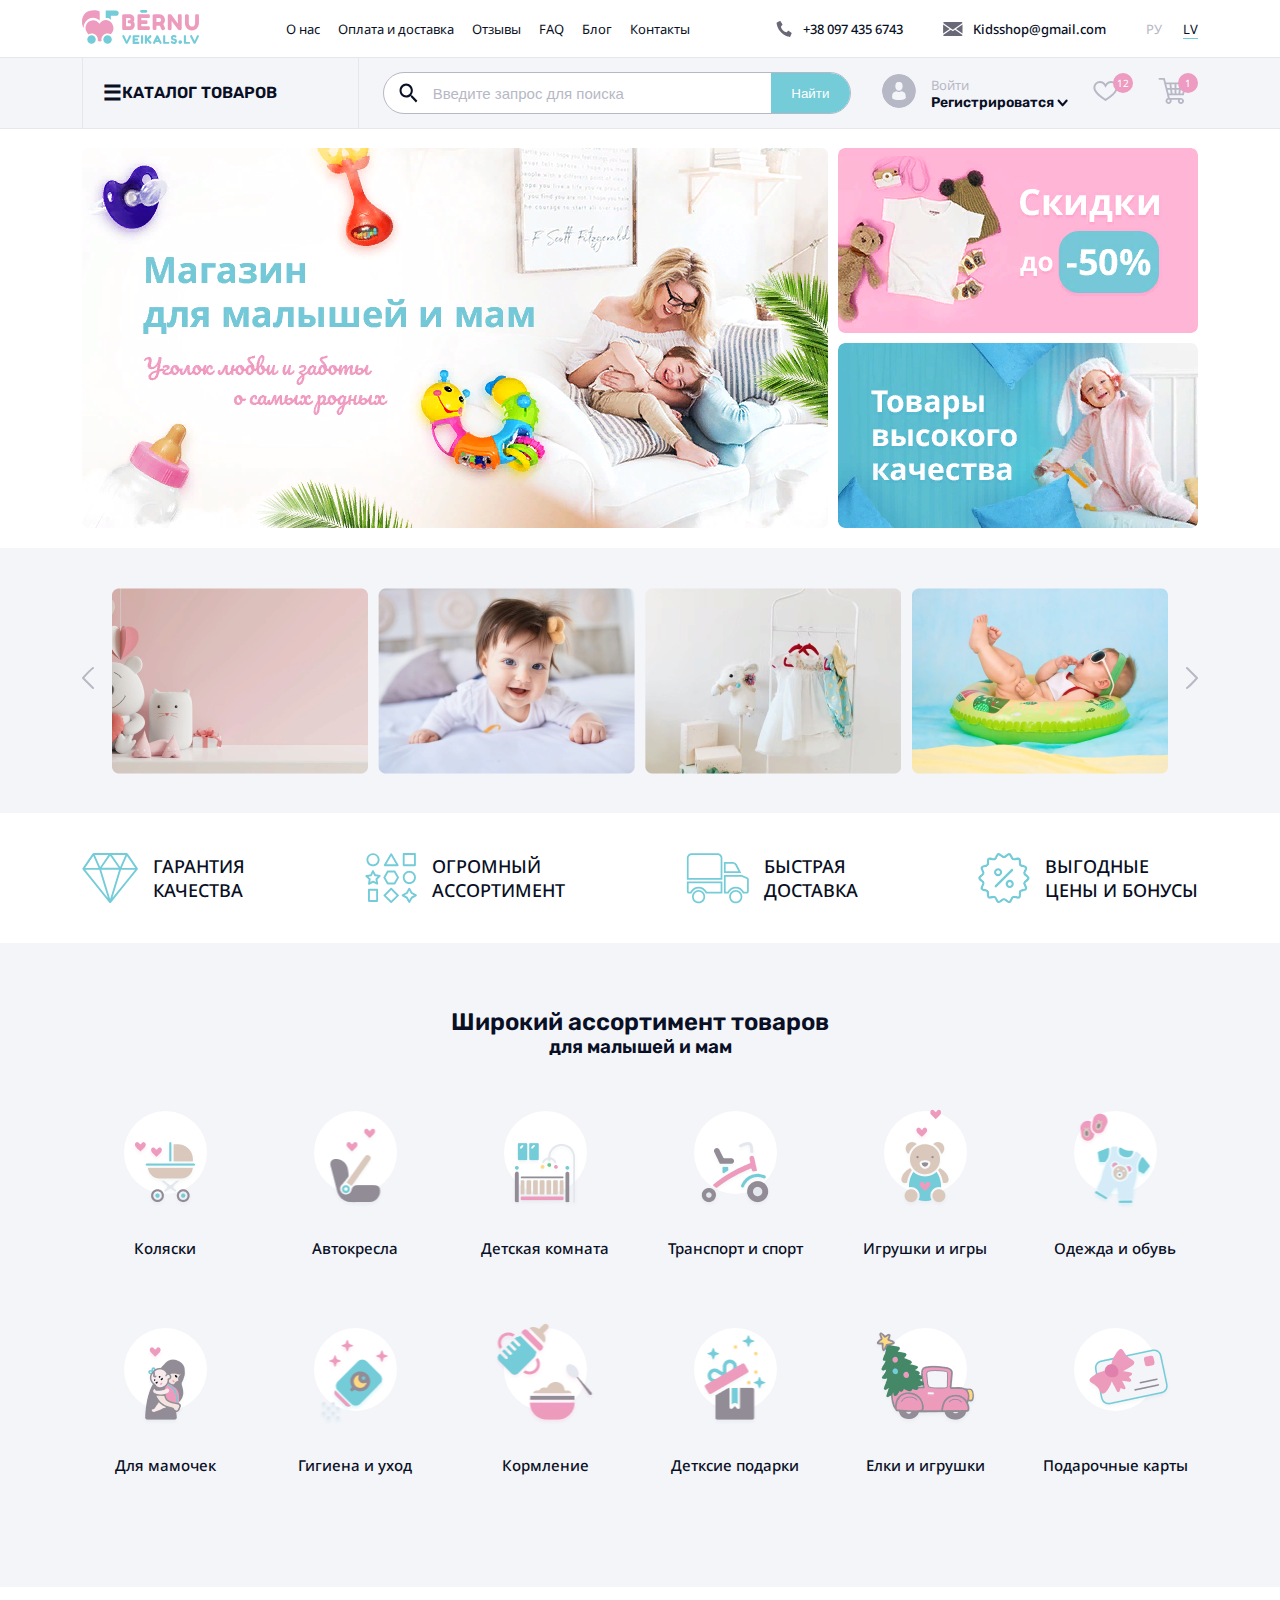
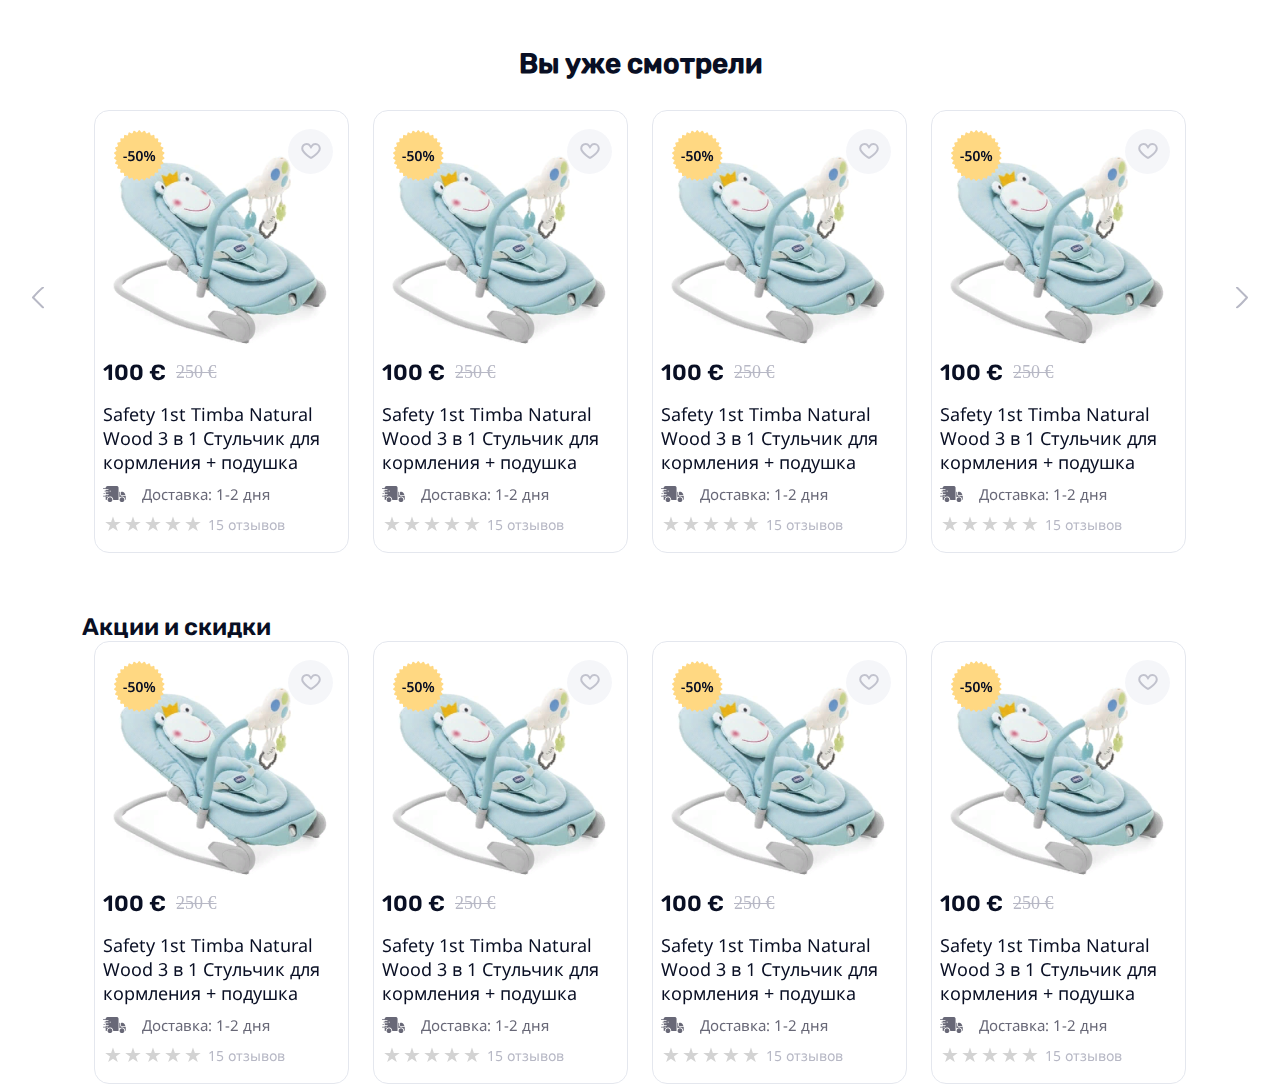
==== index.html @ 26f1cfa9 "Update index.html" ====
<!DOCTYPE html>
<html lang="en">
<head>
    <meta charset="UTF-8">
    <meta http-equiv="X-UA-Compatible" content="IE=edge">
    <meta name="viewport" content="width=device-width, initial-scale=1.0">
    <title>Bernu Veikals</title>
    <link rel="stylesheet" type="text/css" href="slick/slick.css"/>
    <link rel="stylesheet" href="css/style.css">
</head>
<body>
    <header> 
        <div class="wrapper">
            <div class="logo">
                <img src="img/svg/logo.svg" alt="logotipchik">
            </div>
            <ul class="page-nav">
                <li>
                    <a href="#">О нас</a> 
                </li>
                <li>
                    <a href="#">Оплата и доставка</a>
                </li>
                <li>
                    <a href="#">Отзывы</a>
                </li>
                <li>
                    <a href="#">FAQ</a>
                </li>
                <li>
                    <a href="#">Блог</a>
                </li>
                <li>
                    <a href="#">Контакты</a>
                </li>
            </ul>
            <ul class="header-contacts">
                <li>
                    <img src="img/svg/phone.svg" alt="phone" class="header-contacts__phone" >
                    <p>+38 097 435 6743</p>
                </li>
                <li>
                    <img src="img/svg/mail.svg" alt="mail" class="header-contacts__mail">
                    <p>Kidsshop@gmail.com</p>
                </li>
                <li>
                    <a href="#" id="lang-ru">РУ</a>
                    <a href="#" id="lang-lv">LV</a>
                </li>
            </ul>
        </div>
    </header>
    <main>
        <nav>
            <div class="wrapper">
                <div class="nav-burger" id="catalogButton">
                    <p>
                        <span>☰</span> каталог товаров
                    </p>
                </div>
                <article id="catalog">
                    <ul id="category">
                        <li class="category-item">
                            <p>
                                <img src="img/svg/baby carriage.svg" alt="carriage">
                                Коляски
                            </p>
                            <span>
                                <img src="img/svg/arrow-right.svg" alt="arrow-right">
                            </span>
                        </li>
                        <li class="category-item">
                            <p>
                                <img src="img/svg/Auto-chair.svg" alt="carriage">
                                Автокресла
                            </p>
                            <span>
                                <img src="img/svg/arrow-right.svg" alt="arrow-right">
                            </span>
                        </li>
                        <li class="category-item">
                            <p>
                                <img src="img/svg/Baby bed.svg" alt="carriage">
                                Детская комната
                            </p>
                            <span>
                                <img src="img/svg/arrow-right.svg" alt="arrow-right">
                            </span>
                        </li>
                        <li class="category-item">
                            <p>
                                <img src="img/svg/Bycicle.svg" alt="Bycicle">
                                Транспорт и спорт
                            </p>
                            <span>
                                <img src="img/svg/arrow-right.svg" alt="arrow-right">
                            </span>
                        </li>
                        <li class="category-item">
                            <p>
                                <img src="img/svg/Toys.svg" alt="Toys">
                                Игрушки и игры
                            </p>
                            <span>
                                <img src="img/svg/arrow-right.svg" alt="arrow-right">
                            </span>
                        </li>
                        <li class="category-item">
                            <p>
                                <img src="img/svg/Clothes.svg" alt="Clothes">
                                Одежда и обувь
                            </p>
                            <span>
                                <img src="img/svg/arrow-right.svg" alt="arrow-right">
                            </span>
                        </li>
                        <li class="category-item">
                            <p>
                                <img src="img/svg/Mom.svg" alt="Mom">
                                Товары для мамочек	
                            </p>
                            <span>
                                <img src="img/svg/arrow-right.svg" alt="arrow-right">
                            </span>
                        </li>
                        <li class="category-item">
                            <p>
                                <img src="img/svg/Powder.svg" alt="Powder">
                                Гигиена и уход
                            </p>
                            <span>
                                <img src="img/svg/arrow-right.svg" alt="arrow-right">
                            </span>
                        </li>
                        <li class="category-item">
                            <p>
                                <img src="img/svg/Baby bootle.svg" alt="bootle">
                                Кормление
                            </p>
                            <span>
                                <img src="img/svg/arrow-right.svg" alt="arrow-right">
                            </span>
                        </li>
                        <li class="category-item">
                            <p>
                                <img src="img/svg/Gift.svg" alt="Mom">
                                Детксие подарки	
                            </p>
                            <span>
                                <img src="img/svg/arrow-right.svg" alt="arrow-right">
                            </span>
                        </li>
                        <li class="category-item">
                            <p>
                                <img src="img/svg/Chreestmas tree.svg" alt="tree">
                                Елки и игрушки
                            </p>
                            <span>
                                <img src="img/svg/arrow-right.svg" alt="arrow-right">
                            </span>
                        </li>
                        <li class="category-item">
                            <p>
                                <img src="img/svg/Gift card.svg" alt="card">
                                Подарочные карты
                            </p>
                            <span>
                                <img src="img/svg/arrow-right.svg" alt="arrow-right">
                            </span>
                        </li>
                    </ul>
                </article>
                <div class="nav-aside">
                    <div class="nav__search">
                        <label for="search">
                            <img src="img/svg/search.svg" alt="#">
                            <input type="text" id="search" placeholder="Введите запрос для поиска">
                        </label>
                        <button type="submit" for="search" class="blue">
                            Найти
                        </button>
                    </div>
                    <div class="nav__user">
                        <div class="user-account">
                            <a href="#">
                                <img src="img/svg/user-acc.svg" alt="user">
                            </a>
                            <div class="user-account__sign">
                                <a href="#" id="signIn">Войти</a>
                                <a href="#" id="signUp">
                                    Регистрироватся
                                    <img src="img/svg/arrow-down.svg" alt="arrow-down">
                                </a>
                            </div>
                        </div>
                        <div class="user-favour user-icon">
                            <a href="#">
                                <img src="img/svg/favour.svg" alt="#">
                                <span class="pink">
                                    12
                                </span>
                            </a>
                        </div>
                        <div class="user-cart user-icon">
                            <a href="#">
                                <img src="img/svg/cart.svg" alt="#">
                                <span class="pink">
                                    1
                                </span>
                            </a>
                        </div>
                    </div>
                </div>
            </div>
        </nav>
        <article class="banners">
            <div class="wrapper">
                <div class="banners-wrap">
                    <article class="banners-main">
                        <a href="#" class="banner">
                            <img src="img/banner/Bērnu-Veikals-Banner-1-big 9.png" alt="">
                        </a>
                    </article>
                    <article class="banners-side">
                        <a href="#" class="banner">
                            <img src="img/banner/Bērnu-Veikals-Banner-small-1 1.png" alt="">
                        </a>
                        <a href="#" class="banner">
                            <img src="img/banner/Bērnu-Veikals-Banner-small-2 2.png" alt="">
                        </a>
                    </article>
                </div>
            </div>
        </article>
        <article class="photo-ban">
            <div class="wrapper">
                <div class="photo-slide">
                    <div class="arrow-left arrow">
                        <img src="img/svg/arrow-left-grey.svg" alt="left">
                    </div>
                    <ul class="photo-slide__list">
                        <li>
                            <img src="img/banner/add-banner1.png" alt="banner">
                        </li>
                        <li>
                            <img src="img/banner/add-banner2.png" alt="banner">
                        </li>
                        <li>
                            <img src="img/banner/add-banner3.png" alt="banner">
                        </li>
                        <li>
                            <img src="img/banner/add-banner4.png" alt="banner">
                        </li>
                    </ul>
                    <div class="arrow-right arrow">
                        <img src="img/svg/arrow-right-grey.svg" alt="left">
                    </div>
                </div>
            </div>
        </article>
        <article class="about">
            <div class="wrapper">
                <div class="about-wrap">
                    <section>
                        <div class="about-img">
                            <img src="img/svg/Diamond.svg" alt="Diamond">
                        </div>
                        <div class="about-text">
                            <p>Гарантия <br/>
                                качества</p>
                        </div>
                    </section>
                    <section>
                        <div class="about-img">
                            <img src="img/svg/Assortiment.svg" alt="Assortiment">
                        </div>
                        <div class="about-text">
                            <p>Огромный<br/> ассортимент</p>
                        </div>
                    </section>
                    <section>
                        <div class="about-img">
                            <img src="img/svg/delivery.svg" alt="delivery">
                        </div>
                        <div class="about-text">
                            <p>Быстрая<br/> доставка</p>
                        </div>
                    </section>
                    <section>
                        <div class="about-img">
                            <img src="img/svg/Discount.svg" alt="Discount">
                        </div>
                        <div class="about-text">
                            <p>Выгодные<br/> цены и бонусы</p>
                        </div>
                    </section>
                </div>
            </div>
        </article>
        <article class="wideass">
            <div class="wrapper">
                <h2>Широкий ассортимент товаров</h2>
                <h3>для малышей и мам</h3>
                <section class="wideass-wrap">
                    <article class="wideass-item">
                        <div class="wideass-img">
                            <img src="img/wideass/baby carriage.png" alt="#">
                        </div>
                        <div class="wideass-text">
                            <p>
                                Коляски 
                            </p>
                        </div>
                    </article>
                    <article class="wideass-item">
                        <div class="wideass-img">
                            <img src="img/wideass/auot-chair.png" alt="#">
                        </div>
                        <div class="wideass-text">
                            <p>
                                Автокресла
                            </p>
                        </div>
                    </article>
                    <article class="wideass-item">
                        <div class="wideass-img">
                            <img src="img/wideass/Baby bed 2.png" alt="#">
                        </div>
                        <div class="wideass-text">
                            <p>
                                Детская комната
                            </p>
                        </div>
                    </article>
                    <article class="wideass-item">
                        <div class="wideass-img">
                            <img src="img/wideass/Bycicle 2.png" alt="#">
                        </div>
                        <div class="wideass-text">
                            <p>
                                Транспорт и спорт
                            </p>
                        </div>
                    </article>
                    <article class="wideass-item">
                        <div class="wideass-img">
                            <img src="img/wideass/Bear.png" alt="#">
                        </div>
                        <div class="wideass-text">
                            <p>
                                Игрушки и игры
                            </p>
                        </div>
                    </article>
                    <article class="wideass-item">
                        <div class="wideass-img">
                            <img src="img/wideass/clothes.png" alt="#">
                        </div>
                        <div class="wideass-text">
                            <p>
                                Одежда и обувь
                            </p>
                        </div>
                    </article>
                    <article class="wideass-item">
                        <div class="wideass-img">
                            <img src="img/wideass/Mom 2.png" alt="#">
                        </div>
                        <div class="wideass-text">
                            <p>
                                Для мамочек	
                            </p>
                        </div>
                    </article>
                    <article class="wideass-item">
                        <div class="wideass-img">
                            <img src="img/wideass/powder.png" alt="#">
                        </div>
                        <div class="wideass-text">
                            <p>
                                Гигиена и уход
                            </p>
                        </div>
                    </article>
                    <article class="wideass-item">
                        <div class="wideass-img">
                            <img src="img/wideass/food.png" alt="#">
                        </div>
                        <div class="wideass-text">
                            <p>
                                Кормление
                            </p>
                        </div>
                    </article>
                    <article class="wideass-item">
                        <div class="wideass-img">
                            <img src="img/wideass/Gift.png" alt="#">
                        </div>
                        <div class="wideass-text">
                            <p>
                                Детксие подарки
                            </p>
                        </div>
                    </article>
                    <article class="wideass-item">
                        <div class="wideass-img">
                            <img src="img/wideass/Christmas 1.png" alt="#">
                        </div>
                        <div class="wideass-text">
                            <p>
                                Елки и игрушки
                            </p>
                        </div>
                    </article>
                    <article class="wideass-item">
                        <div class="wideass-img">
                            <img src="img/wideass/Card 2.png" alt="#">
                        </div>
                        <div class="wideass-text">
                            <p>
                                Подарочные карты
                            </p>
                        </div>
                    </article>
                </section>
            </div>
        </article>
        <article class="watched">
            <div class="wrapper">
                <h2>Вы уже смотрели</h2>
                <div class="slider-arrow prev">
                    <img src="img/svg/arrow-left-grey.svg" alt="#">
                </div>
                <div class="slider product-cardlist">
                    <article class="product-card">
                        <div class="product-card__img">
                            <img src="img/product/image 3.png" alt="#" class="product-card__img-main">
                            <div class="product-card__img-bonus">
                                <img src="img/product/product-icon/Discount.png" alt="#" >
                            </div>
                            <div class="product-card__img-button">
                                <img src="img/product/product-icon/unlike.svg" alt="#" class="unlike">
                            </div>
                        </div>
                        <div class="product-card__desc">
                            <div class="product-card__desc-price">
                                <span class="actual">
                                    100 €
                                </span>
                                <span class="unact">
                                    250 €
                                </span>
                            </div>
                            <dic class="product-card__desc-name">
                                <p>
                                    Safety 1st Timba Natural Wood 3 в 1 Стульчик для кормления + подушка
                                </p>
                            </dic>
                            <div class="product-card__desc-del">
                                <img src="img/product/product-icon/Delivery 2.svg" alt="#">
                                <p>Доставка: 1-2 дня</p> 
                            </div>
                            <div class="product-card__desc-rate">
                                <div class="rating">
                                    <input type="radio" name="rating">
                                    <label title="Оценка «1»" estimation="1"></label>
                                    <input type="radio" name="rating">
                                    <label title="Оценка «2»" estimation="2"></label>
                                    <input type="radio" name="rating">
                                    <label title="Оценка «3»" estimation="3"></label>
                                    <input type="radio" name="rating">
                                    <label title="Оценка «4»" estimation="4"></label>
                                    <input type="radio" name="rating">
                                    <label title="Оценка «5»" estimation="5"></label>
                                </div>
                                <p>15 отзывов</p>
                            </div>
                        </div>
                    </article>
                    <article class="product-card">
                        <div class="product-card__img">
                            <img src="img/product/image 3.png" alt="#" class="product-card__img-main">
                            <div class="product-card__img-bonus">
                                <img src="img/product/product-icon/Discount.png" alt="#" >
                            </div>
                            <div class="product-card__img-button">
                                <img src="img/product/product-icon/unlike.svg" alt="#" class="unlike">
                            </div>
                        </div>
                        <div class="product-card__desc">
                            <div class="product-card__desc-price">
                                <span class="actual">
                                    100 €
                                </span>
                                <span class="unact">
                                    250 €
                                </span>
                            </div>
                            <dic class="product-card__desc-name">
                                <p>
                                    Safety 1st Timba Natural Wood 3 в 1 Стульчик для кормления + подушка
                                </p>
                            </dic>
                            <div class="product-card__desc-del">
                                <img src="img/product/product-icon/Delivery 2.svg" alt="#">
                                <p>Доставка: 1-2 дня</p> 
                            </div>
                            <div class="product-card__desc-rate">
                                <div class="rating">
                                    <input type="radio" name="rating">
                                    <label title="Оценка «1»" estimation="1"></label>
                                    <input type="radio" name="rating">
                                    <label title="Оценка «2»" estimation="2"></label>
                                    <input type="radio" name="rating">
                                    <label title="Оценка «3»" estimation="3"></label>
                                    <input type="radio" name="rating">
                                    <label title="Оценка «4»" estimation="4"></label>
                                    <input type="radio" name="rating">
                                    <label title="Оценка «5»" estimation="5"></label>
                                </div>
                                <p>15 отзывов</p>
                            </div>
                        </div>
                    </article>
                    <article class="product-card">
                        <div class="product-card__img">
                            <img src="img/product/image 3.png" alt="#" class="product-card__img-main">
                            <div class="product-card__img-bonus">
                                <img src="img/product/product-icon/Discount.png" alt="#" >
                            </div>
                            <div class="product-card__img-button">
                                <img src="img/product/product-icon/unlike.svg" alt="#" class="unlike">
                            </div>
                        </div>
                        <div class="product-card__desc">
                            <div class="product-card__desc-price">
                                <span class="actual">
                                    100 €
                                </span>
                                <span class="unact">
                                    250 €
                                </span>
                            </div>
                            <dic class="product-card__desc-name">
                                <p>
                                    Safety 1st Timba Natural Wood 3 в 1 Стульчик для кормления + подушка
                                </p>
                            </dic>
                            <div class="product-card__desc-del">
                                <img src="img/product/product-icon/Delivery 2.svg" alt="#">
                                <p>Доставка: 1-2 дня</p> 
                            </div>
                            <div class="product-card__desc-rate">
                                <div class="rating">
                                    <input type="radio" name="rating">
                                    <label title="Оценка «1»" estimation="1"></label>
                                    <input type="radio" name="rating">
                                    <label title="Оценка «2»" estimation="2"></label>
                                    <input type="radio" name="rating">
                                    <label title="Оценка «3»" estimation="3"></label>
                                    <input type="radio" name="rating">
                                    <label title="Оценка «4»" estimation="4"></label>
                                    <input type="radio" name="rating">
                                    <label title="Оценка «5»" estimation="5"></label>
                                </div>
                                <p>15 отзывов</p>
                            </div>
                        </div>
                    </article>
                    <article class="product-card">
                        <div class="product-card__img">
                            <img src="img/product/image 3.png" alt="#" class="product-card__img-main">
                            <div class="product-card__img-bonus">
                                <img src="img/product/product-icon/Discount.png" alt="#" >
                            </div>
                            <div class="product-card__img-button">
                                <img src="img/product/product-icon/unlike.svg" alt="#" class="unlike">
                            </div>
                        </div>
                        <div class="product-card__desc">
                            <div class="product-card__desc-price">
                                <span class="actual">
                                    100 €
                                </span>
                                <span class="unact">
                                    250 €
                                </span>
                            </div>
                            <dic class="product-card__desc-name">
                                <p>
                                    Safety 1st Timba Natural Wood 3 в 1 Стульчик для кормления + подушка
                                </p>
                            </dic>
                            <div class="product-card__desc-del">
                                <img src="img/product/product-icon/Delivery 2.svg" alt="#">
                                <p>Доставка: 1-2 дня</p> 
                            </div>
                            <div class="product-card__desc-rate">
                                <div class="rating">
                                    <input type="radio" name="rating">
                                    <label title="Оценка «1»" estimation="1"></label>
                                    <input type="radio" name="rating">
                                    <label title="Оценка «2»" estimation="2"></label>
                                    <input type="radio" name="rating">
                                    <label title="Оценка «3»" estimation="3"></label>
                                    <input type="radio" name="rating">
                                    <label title="Оценка «4»" estimation="4"></label>
                                    <input type="radio" name="rating">
                                    <label title="Оценка «5»" estimation="5"></label>
                                </div>
                                <p>15 отзывов</p>
                            </div>
                        </div>
                    </article>
                    <article class="product-card">
                        <div class="product-card__img">
                            <img src="img/product/image 3.png" alt="#" class="product-card__img-main">
                            <div class="product-card__img-bonus">
                                <img src="img/product/product-icon/Discount.png" alt="#" >
                            </div>
                            <div class="product-card__img-button">
                                <img src="img/product/product-icon/unlike.svg" alt="#" class="unlike">
                            </div>
                        </div>
                        <div class="product-card__desc">
                            <div class="product-card__desc-price">
                                <span class="actual">
                                    100 €
                                </span>
                                <span class="unact">
                                    250 €
                                </span>
                            </div>
                            <dic class="product-card__desc-name">
                                <p>
                                    Safety 1st Timba Natural Wood 3 в 1 Стульчик для кормления + подушка
                                </p>
                            </dic>
                            <div class="product-card__desc-del">
                                <img src="img/product/product-icon/Delivery 2.svg" alt="#">
                                <p>Доставка: 1-2 дня</p> 
                            </div>
                            <div class="product-card__desc-rate">
                                <div class="rating">
                                    <input type="radio" name="rating">
                                    <label title="Оценка «1»" estimation="1"></label>
                                    <input type="radio" name="rating">
                                    <label title="Оценка «2»" estimation="2"></label>
                                    <input type="radio" name="rating">
                                    <label title="Оценка «3»" estimation="3"></label>
                                    <input type="radio" name="rating">
                                    <label title="Оценка «4»" estimation="4"></label>
                                    <input type="radio" name="rating">
                                    <label title="Оценка «5»" estimation="5"></label>
                                </div>
                                <p>15 отзывов</p>
                            </div>
                        </div>
                    </article>
                    <article class="product-card">
                        <div class="product-card__img">
                            <img src="img/product/image 3.png" alt="#" class="product-card__img-main">
                            <div class="product-card__img-bonus">
                                <img src="img/product/product-icon/Discount.png" alt="#" >
                            </div>
                            <div class="product-card__img-button">
                                <img src="img/product/product-icon/unlike.svg" alt="#" class="unlike">
                            </div>
                        </div>
                        <div class="product-card__desc">
                            <div class="product-card__desc-price">
                                <span class="actual">
                                    100 €
                                </span>
                                <span class="unact">
                                    250 €
                                </span>
                            </div>
                            <dic class="product-card__desc-name">
                                <p>
                                    Safety 1st Timba Natural Wood 3 в 1 Стульчик для кормления + подушка
                                </p>
                            </dic>
                            <div class="product-card__desc-del">
                                <img src="img/product/product-icon/Delivery 2.svg" alt="#">
                                <p>Доставка: 1-2 дня</p> 
                            </div>
                            <div class="product-card__desc-rate">
                                <div class="rating">
                                    <input type="radio" name="rating">
                                    <label title="Оценка «1»" estimation="1"></label>
                                    <input type="radio" name="rating">
                                    <label title="Оценка «2»" estimation="2"></label>
                                    <input type="radio" name="rating">
                                    <label title="Оценка «3»" estimation="3"></label>
                                    <input type="radio" name="rating">
                                    <label title="Оценка «4»" estimation="4"></label>
                                    <input type="radio" name="rating">
                                    <label title="Оценка «5»" estimation="5"></label>
                                </div>
                                <p>15 отзывов</p>
                            </div>
                        </div>
                    </article>
                </div>
                <div class="slider-arrow next">
                    <img src="img/svg/arrow-right-grey.svg" alt="#">
                </div>
            </div>
        </article>
        <article class="promotion">
            <div class="wrapper">
                <h2>Акции и скидки</h2>
                <div class="slider-arrow prev">
                    <img src="img/svg/arrow-left-grey.svg" alt="#">
                </div>
                <div class="slider product-cardlist">
                    <article class="product-card">
                        <div class="product-card__img">
                            <img src="img/product/image 3.png" alt="#" class="product-card__img-main">
                            <div class="product-card__img-bonus">
                                <img src="img/product/product-icon/Discount.png" alt="#" >
                            </div>
                            <div class="product-card__img-button">
                                <img src="img/product/product-icon/unlike.svg" alt="#" class="unlike">
                            </div>
                        </div>
                        <div class="product-card__desc">
                            <div class="product-card__desc-price">
                                <span class="actual">
                                    100 €
                                </span>
                                <span class="unact">
                                    250 €
                                </span>
                            </div>
                            <dic class="product-card__desc-name">
                                <p>
                                    Safety 1st Timba Natural Wood 3 в 1 Стульчик для кормления + подушка
                                </p>
                            </dic>
                            <div class="product-card__desc-del">
                                <img src="img/product/product-icon/Delivery 2.svg" alt="#">
                                <p>Доставка: 1-2 дня</p> 
                            </div>
                            <div class="product-card__desc-rate">
                                <div class="rating">
                                    <input type="radio" id="star-1" name="rating" value="1">
                                    <label for="star-1" title="Оценка «1»"></label>
                                    <input type="radio" id="star-2" name="rating" value="2">
                                    <label for="star-2" title="Оценка «2»"></label>
                                    <input type="radio" id="star-3" name="rating" value="3">
                                    <label for="star-3" title="Оценка «3»"></label>
                                    <input type="radio" id="star-4" name="rating" value="4">
                                    <label for="star-4" title="Оценка «4»"></label>
                                    <input type="radio" id="star-5" name="rating" value="5">
                                    <label for="star-5" title="Оценка «5»"></label>
                                </div>
                                <p>15 отзывов</p>
                            </div>
                        </div>
                    </article>
                    <article class="product-card">
                        <div class="product-card__img">
                            <img src="img/product/image 3.png" alt="#" class="product-card__img-main">
                            <div class="product-card__img-bonus">
                                <img src="img/product/product-icon/Discount.png" alt="#" >
                            </div>
                            <div class="product-card__img-button">
                                <img src="img/product/product-icon/unlike.svg" alt="#" class="unlike">
                            </div>
                        </div>
                        <div class="product-card__desc">
                            <div class="product-card__desc-price">
                                <span class="actual">
                                    100 €
                                </span>
                                <span class="unact">
                                    250 €
                                </span>
                            </div>
                            <dic class="product-card__desc-name">
                                <p>
                                    Safety 1st Timba Natural Wood 3 в 1 Стульчик для кормления + подушка
                                </p>
                            </dic>
                            <div class="product-card__desc-del">
                                <img src="img/product/product-icon/Delivery 2.svg" alt="#">
                                <p>Доставка: 1-2 дня</p> 
                            </div>
                            <div class="product-card__desc-rate">
                                <div class="rating">
                                    <input type="radio" id="star-1" name="rating" value="1">
                                    <label for="star-1" title="Оценка «1»"></label>
                                    <input type="radio" id="star-2" name="rating" value="2">
                                    <label for="star-2" title="Оценка «2»"></label>
                                    <input type="radio" id="star-3" name="rating" value="3">
                                    <label for="star-3" title="Оценка «3»"></label>
                                    <input type="radio" id="star-4" name="rating" value="4">
                                    <label for="star-4" title="Оценка «4»"></label>
                                    <input type="radio" id="star-5" name="rating" value="5">
                                    <label for="star-5" title="Оценка «5»"></label>
                                </div>
                                <p>15 отзывов</p>
                            </div>
                        </div>
                    </article>
                    <article class="product-card">
                        <div class="product-card__img">
                            <img src="img/product/image 3.png" alt="#" class="product-card__img-main">
                            <div class="product-card__img-bonus">
                                <img src="img/product/product-icon/Discount.png" alt="#" >
                            </div>
                            <div class="product-card__img-button">
                                <img src="img/product/product-icon/unlike.svg" alt="#" class="unlike">
                            </div>
                        </div>
                        <div class="product-card__desc">
                            <div class="product-card__desc-price">
                                <span class="actual">
                                    100 €
                                </span>
                                <span class="unact">
                                    250 €
                                </span>
                            </div>
                            <dic class="product-card__desc-name">
                                <p>
                                    Safety 1st Timba Natural Wood 3 в 1 Стульчик для кормления + подушка
                                </p>
                            </dic>
                            <div class="product-card__desc-del">
                                <img src="img/product/product-icon/Delivery 2.svg" alt="#">
                                <p>Доставка: 1-2 дня</p> 
                            </div>
                            <div class="product-card__desc-rate">
                                <div class="rating">
                                    <input type="radio" id="star-1" name="rating" value="1">
                                    <label for="star-1" title="Оценка «1»"></label>
                                    <input type="radio" id="star-2" name="rating" value="2">
                                    <label for="star-2" title="Оценка «2»"></label>
                                    <input type="radio" id="star-3" name="rating" value="3">
                                    <label for="star-3" title="Оценка «3»"></label>
                                    <input type="radio" id="star-4" name="rating" value="4">
                                    <label for="star-4" title="Оценка «4»"></label>
                                    <input type="radio" id="star-5" name="rating" value="5">
                                    <label for="star-5" title="Оценка «5»"></label>
                                </div>
                                <p>15 отзывов</p>
                            </div>
                        </div>
                    </article>
                    <article class="product-card">
                        <div class="product-card__img">
                            <img src="img/product/image 3.png" alt="#" class="product-card__img-main">
                            <div class="product-card__img-bonus">
                                <img src="img/product/product-icon/Discount.png" alt="#" >
                            </div>
                            <div class="product-card__img-button">
                                <img src="img/product/product-icon/unlike.svg" alt="#" class="unlike">
                            </div>
                        </div>
                        <div class="product-card__desc">
                            <div class="product-card__desc-price">
                                <span class="actual">
                                    100 €
                                </span>
                                <span class="unact">
                                    250 €
                                </span>
                            </div>
                            <dic class="product-card__desc-name">
                                <p>
                                    Safety 1st Timba Natural Wood 3 в 1 Стульчик для кормления + подушка
                                </p>
                            </dic>
                            <div class="product-card__desc-del">
                                <img src="img/product/product-icon/Delivery 2.svg" alt="#">
                                <p>Доставка: 1-2 дня</p> 
                            </div>
                            <div class="product-card__desc-rate">
                                <div class="rating">
                                    <input type="radio" id="star-1" name="rating" value="1">
                                    <label for="star-1" title="Оценка «1»"></label>
                                    <input type="radio" id="star-2" name="rating" value="2">
                                    <label for="star-2" title="Оценка «2»"></label>
                                    <input type="radio" id="star-3" name="rating" value="3">
                                    <label for="star-3" title="Оценка «3»"></label>
                                    <input type="radio" id="star-4" name="rating" value="4">
                                    <label for="star-4" title="Оценка «4»"></label>
                                    <input type="radio" id="star-5" name="rating" value="5">
                                    <label for="star-5" title="Оценка «5»"></label>
                                </div>
                                <p>15 отзывов</p>
                            </div>
                        </div>
                    </article>
                    <article class="product-card">
                        <div class="product-card__img">
                            <img src="img/product/image 3.png" alt="#" class="product-card__img-main">
                            <div class="product-card__img-bonus">
                                <img src="img/product/product-icon/Discount.png" alt="#" >
                            </div>
                            <div class="product-card__img-button">
                                <img src="img/product/product-icon/unlike.svg" alt="#" class="unlike">
                            </div>
                        </div>
                        <div class="product-card__desc">
                            <div class="product-card__desc-price">
                                <span class="actual">
                                    100 €
                                </span>
                                <span class="unact">
                                    250 €
                                </span>
                            </div>
                            <dic class="product-card__desc-name">
                                <p>
                                    Safety 1st Timba Natural Wood 3 в 1 Стульчик для кормления + подушка
                                </p>
                            </dic>
                            <div class="product-card__desc-del">
                                <img src="img/product/product-icon/Delivery 2.svg" alt="#">
                                <p>Доставка: 1-2 дня</p> 
                            </div>
                            <div class="product-card__desc-rate">
                                <div class="rating">
                                    <input type="radio" id="star-1" name="rating" value="1">
                                    <label for="star-1" title="Оценка «1»"></label>
                                    <input type="radio" id="star-2" name="rating" value="2">
                                    <label for="star-2" title="Оценка «2»"></label>
                                    <input type="radio" id="star-3" name="rating" value="3">
                                    <label for="star-3" title="Оценка «3»"></label>
                                    <input type="radio" id="star-4" name="rating" value="4">
                                    <label for="star-4" title="Оценка «4»"></label>
                                    <input type="radio" id="star-5" name="rating" value="5">
                                    <label for="star-5" title="Оценка «5»"></label>
                                </div>
                                <p>15 отзывов</p>
                            </div>
                        </div>
                    </article>
                    <article class="product-card">
                        <div class="product-card__img">
                            <img src="img/product/image 3.png" alt="#" class="product-card__img-main">
                            <div class="product-card__img-bonus">
                                <img src="img/product/product-icon/Discount.png" alt="#" >
                            </div>
                            <div class="product-card__img-button">
                                <img src="img/product/product-icon/unlike.svg" alt="#" class="unlike">
                            </div>
                        </div>
                        <div class="product-card__desc">
                            <div class="product-card__desc-price">
                                <span class="actual">
                                    100 €
                                </span>
                                <span class="unact">
                                    250 €
                                </span>
                            </div>
                            <dic class="product-card__desc-name">
                                <p>
                                    Safety 1st Timba Natural Wood 3 в 1 Стульчик для кормления + подушка
                                </p>
                            </dic>
                            <div class="product-card__desc-del">
                                <img src="img/product/product-icon/Delivery 2.svg" alt="#">
                                <p>Доставка: 1-2 дня</p> 
                            </div>
                            <div class="product-card__desc-rate">
                                <div class="rating">
                                    <input type="radio" id="star-1" name="rating" value="1">
                                    <label for="star-1" title="Оценка «1»"></label>
                                    <input type="radio" id="star-2" name="rating" value="2">
                                    <label for="star-2" title="Оценка «2»"></label>
                                    <input type="radio" id="star-3" name="rating" value="3">
                                    <label for="star-3" title="Оценка «3»"></label>
                                    <input type="radio" id="star-4" name="rating" value="4">
                                    <label for="star-4" title="Оценка «4»"></label>
                                    <input type="radio" id="star-5" name="rating" value="5">
                                    <label for="star-5" title="Оценка «5»"></label>
                                </div>
                                <p>15 отзывов</p>
                            </div>
                        </div>
                    </article>
                </div>
                <div class="slider-arrow next">
                    <img src="img/svg/arrow-right-grey.svg" alt="#">
                </div>
            </div>
        </article>
    </main>
    <footer></footer>
    <script src="js/jquery-3.4.1.js"></script>
    <script type="text/javascript" src="slick/slick.min.js"></script>
    <script src="js/script.js"></script>
</body>
</html>
---- css/style.css ----
@font-face {
  font-family: "NotoSans";
  src: url("../font/NotoSans-Regular.ttf");
  font-style: normal;
  font-weight: 400;
}
@font-face {
  font-family: "NotoSans";
  src: url("../font/NotoSans-Medium.ttf");
  font-style: normal;
  font-weight: 500;
}
@font-face {
  font-family: "NotoSans";
  src: url("../font/NotoSans-SemiBold.ttf");
  font-style: normal;
  font-weight: 600;
}
@font-face {
  font-family: "Rubik";
  src: url("../font/Rubik-Medium.ttf");
  font-style: normal;
  font-weight: 500;
}
@font-face {
  font-family: "NotoSans";
  src: url("../font/Rubik-SemiBold.ttf");
  font-style: normal;
  font-weight: 600;
}
* {
  margin: 0;
  padding: 0;
  border: 0;
  list-style-type: none;
  box-sizing: border-box;
}
body,
html {
  width: 100%;
  height: 100%;
}
body {
  font-family: "NotoSans";
  font-weight: 400;
  font-style: normal;
  color: #090f24;
}
header,
nav,
main,
footer {
  width: 100%;
}
a {
  color: #090f24;
  text-decoration: none;
  cursor: pointer;
}
/* img{
    width: 100%;
    height: 100%;
} */
.wrapper {
  width: 1116px;
  margin: 0 auto;
  height: inherit;
}
.blue {
  background: #74ccd8;
  color: #fff;
}
.white {
  background-color: #fff;
}
.pink {
  background: #ed9bc1;
  color: #fff;
}
header {
  padding: 10px 0;
  font-size: 13px;
}
header .wrapper {
  display: flex;
  justify-content: space-between;
}
.page-nav {
  display: flex;
  justify-content: space-between;
  align-items: center;
}
.page-nav li a {
  padding: 0 9px;
}
.page-nav li a:hover {
  text-decoration: underline;
}
.header-contacts {
  display: flex;
  justify-content: space-between;
  align-items: center;
}
.header-contacts li {
  display: flex;
  gap: 0.8em;
  align-items: center;
}
.header-contacts li p {
  font-weight: 500;
}
.header-contacts__phone {
  width: 16px;
}
.header-contacts__mail {
  width: 20px;
}
.header-contacts li:nth-child(2) {
  padding: 0 40px;
}
.header-contacts li:last-child a:first-child {
  margin-right: 0.8em;
}
#lang-ru {
  color: #b7b8c5;
}
#lang-lv {
  text-decoration: underline;
  text-decoration-color: #74ccd8;
  text-underline-offset: 4px;
}

/* Меню навигации */

nav {
  background-color: #f4f5f9;
  outline: 1px solid #e4e7ee;
  height: 70px;
  user-select: none;
  position: relative;
  box-sizing: border-box;
}
nav .wrapper {
  display: flex;
  justify-content: space-between;
  align-items: center;
}
/* Каталог и кнопка его открытия */
.nav-burger {
  width: 356px;
  box-sizing: border-box;
  height: inherit;
  display: flex;
  align-items: center;
  position: relative;
  border: 1px solid #e4e7ee;
  border-bottom: 0;
  border-top: 0;
  padding: 0 20px;
  text-transform: uppercase;
  cursor: pointer;
}
.nav-burger p {
  display: flex;
  align-items: center;
  font-weight: 600;
  font-size: 16px;
  line-height: 1.4em;
}
.nav-burger p span {
  font-size: 1.3em;
}
#catalog {
  display: none;
  position: absolute;
  top: 70px;
  background-color: #fff;
  border-radius: 0 0 10px 10px;
  z-index: 10;
}
.category {
  border: 1px solid #74ccd8;
  height: inherit;
}
.category-item {
  display: flex;
  justify-content: space-between;
  align-items: center;
  padding: 0 10px;
  height: 55px;
  width: 356px;
  border: 1px solid #74ccd8;
  cursor: pointer;
}
.category-item:last-child {
  border-radius: 0 0 10px 10px;
}
.category-item p {
  display: flex;
  align-items: center;
  font-weight: 500;
  font-size: 18px;
  color: #090f24;
}
.category-item p img {
  margin-right: 10px;
}
/* второй блок навигации */
/* строка поиска */
.nav-aside {
  display: flex;
  justify-content: space-between;
  width: 100%;
  padding-left: 24px;
}
.nav__search {
  flex: 1;
  height: 42px;
  max-width: 490px;
  background-color: #fff;
  border: 1px solid #b7b8c5;
  border-radius: 30px;
  display: flex;
  justify-content: space-between;
  align-items: center;
  overflow: hidden;
}
.nav__search label {
  height: 100%;
  box-sizing: border-box;
  width: 100%;
  display: flex;
  justify-content: space-between;
  align-items: center;
}
.nav__search label input {
  display: inline-block;
  box-sizing: border-box;
  height: 100%;
  flex: 1;
  font-weight: 400;
  font-size: 15px;
  outline: none;
}
.nav__search label input:focus {
  border: none;
}
.nav__search label input::placeholder {
  font-weight: 400;
  font-size: 15px;
  color: #b7b8c5;
}
.nav__search label img {
  margin: 0 15px;
  width: 1.2em;
  height: 1.2em;
}
.nav__search button {
  height: inherit;
  cursor: pointer;
  width: 95px;
  font-weight: 500;
}
/* кнопки для доступа к данным пользователя */
.nav__user {
  display: flex;
  justify-content: end;
  align-items: center;
  gap: 25px;
  margin-left: 30px;
}
.user-account {
  display: flex;
  justify-content: space-between;
  align-items: center;
  gap: 15px;
}
.user-account__sign {
  display: flex;
  justify-content: space-between;
  flex-direction: column;
}
#signIn {
  font-weight: 400;
  font-size: 13px;
  color: #b7b8c5;
}
#signUp {
  font-weight: 600;
  font-size: 14px;
  color: #090f24;
}
#signUp img {
  width: 0.8em;
}
.user-icon {
  position: relative;
  width: 40px;
  height: 40px;
  display: flex;
  align-items: center;
  justify-content: left;
}
.user-icon a span {
  position: absolute;
  top: 0;
  right: 0;
  width: 20px;
  height: 20px;
  border-radius: 50%;
  display: flex;
  align-items: center;
  justify-content: center;
  font-weight: 400;
  font-size: 10px;
}
/* приветсвенные баннеры */

.banners {
  margin-top: 20px;
}
.banners-wrap {
  height: 380px;
  display: flex;
  justify-content: space-between;
  gap: 10px;
}
.banners-main {
  max-width: 746px;
  height: 380px;
}
.banners-side {
  display: flex;
  justify-content: space-between;
  flex-direction: column;
  gap: 10px;
  flex: 1;
}
.banner img {
  display: block;
  width: 100%;
  height: 100%;
  border-radius: 7px;
}

/* доп баннеры */

.photo-ban {
  margin-top: 20px;
  padding: 40px 0;
  background: #f4f5f9;
}
.photo-slide {
  display: flex;
  justify-content: space-between;
  align-items: center;
  width: 100%;
}
.arrow {
  cursor: pointer;
}
.photo-slide__list {
  display: flex;
  justify-content: space-between;
  align-items: center;
  gap: 10px;
  height: 185px;
}
.photo-slide__list li {
  max-width: 24.5%;
  height: 100%;
}
/* О нас */
.about {
  padding: 40px 0;
}
.about-wrap {
  display: flex;
  justify-content: space-between;
  align-items: center;
  height: 100%;
  width: 100%;
}
.about-wrap section {
  display: flex;
  align-items: center;
}
.about-img {
  height: 50px;
  margin-right: 15px;
}
.about-text {
  font-weight: 500;
  font-size: 18px;
  text-transform: uppercase;
  color: #090f24;
}
/* блок с ассортиментом */
.wideass {
  background-color: #f4f5f9;
  padding: 65px 0;
  text-align: center;
}
.wideass-wrap {
  display: flex;
  flex-wrap: wrap;
  justify-content: space-between;
  margin-top: 30px;
}
.wideass-item {
  display: flex;
  flex-direction: column;
  align-items: center;
  width: 166px;
  gap: 24px;
  margin-bottom: 24px;
  border-radius: 10px;
  cursor: pointer;
  padding: 23px 0;
}
.wideass-item:hover {
  background: #74ccd8;
  box-shadow: 0px 2px 4px rgba(51, 196, 223, 0.5);
}
.wideass-item:hover .wideass-text {
  color: #fff;
}
.wideass-img {
  width: 83px;
  height: 83px;
  position: relative;
  background-color: #fff;
  border-radius: 50%;
}
.wideass-img img {
  position: absolute;
  bottom: -15px;
  left: 50%;
  transform: translateX(-50%);
  z-index: 5;
}
.wideass-text {
  margin-top: 20px;
  font-weight: 500;
  font-size: 15px;
  text-align: center;
  color: #090f24;
}
.wideass-item:last-child img {
  bottom: 0;
  left: 10px;
  transform: translateX(0);
}

/* стилизация стрелок слайдера */

.slider-arrow {
  position: absolute;
  top: 50%;
  transform: translateY(-50%);
}
.prev {
  left: -50px;
}
.next {
  right: -50px;
}

/* кнопочка лайка */

.like-button {
}
.like-button::before {
}
.like-button::after {
}
.liked::after {
}

/*блядский блок рейтинга*/

.rating {
  width: 100px;
  height: 40px;
  display: flex;
  flex-direction: row;
  align-items: center;
  justify-content: flex-end;
}
.rating:not(:checked) > input {
  display: none;
}
.rating:not(:checked) > label {
  width: 20px;
  cursor: pointer;
  font-size: 20px;
  color: lightgrey;
  text-align: center;
  line-height: 1;
}
.rating:not(:checked) > label:before {
  content: "★";
}
/* блок просмотреннвх ранее*/
.watched{
  padding: 60px 0;
}
.watched .wrapper {
  position: relative;
}
.watched h2{
  font-family: 'Rubik';
  font-style: normal;
  font-weight: 600;
  font-size: 28px;
  text-align: center;
  color: #090F24;
  margin-bottom: 30px;
}
.product-card{
  padding: 8px;
  background: #FFFFFF;
  border: 1px solid #E4E7EE;
  border-radius: 15px;
  max-width: 261px;
  margin: 0 12px 0;
}
.product-card__img{
  position: relative;
  width: 240px;
  height: 240px;
}
.product-card__img-bonus{
  position: absolute;
  top: 10px;
  left: 10px;
}
.product-card__img-button{
  position: absolute;
  top: 10px;
  right: 10px;
  width: 45px;
  height: 45px;
  display: flex;
  align-items: center;
  justify-content: center;
  background: #F4F5F9;
  opacity: 0.85;
  border-radius: 50%;
  margin-bottom: 12px;
}
.product-card__desc-price{
  display: flex;
  align-items: center;
  margin-bottom: 16px;
}
.product-card__desc-price span:first-child{
  font-family: 'NotoSans';
  font-style: normal;
  font-weight: 600;
  font-size: 22px;
  color: #090F24;
  margin-right: 10px;
}
.product-card__desc-price span:last-child{
  font-family: 'Noto Sans';
  font-style: normal;
  font-weight: 400;
  font-size: 18px;
  text-decoration-line: line-through;
  color: #B7B8C5;
}
.product-card__desc-name p{
  font-weight: 400;
  font-size: 18px;
  color: #090F24;
}
.product-card__desc-del{
  display: flex;
  align-items: center;
  margin-top: 10px;
}
.product-card__desc-del img{
  margin-right: 1em;
}
.product-card__desc-del p{
  font-weight: 400;
  font-size: 15px;
  color: #686877;
}
.product-card__desc-rate{
  display: flex;
  align-items: center;
}
.product-card__desc-rate p{
  font-weight: 400;
  font-size: 14px;
  color: #B7B8C5;
  margin-left: 5px;
}
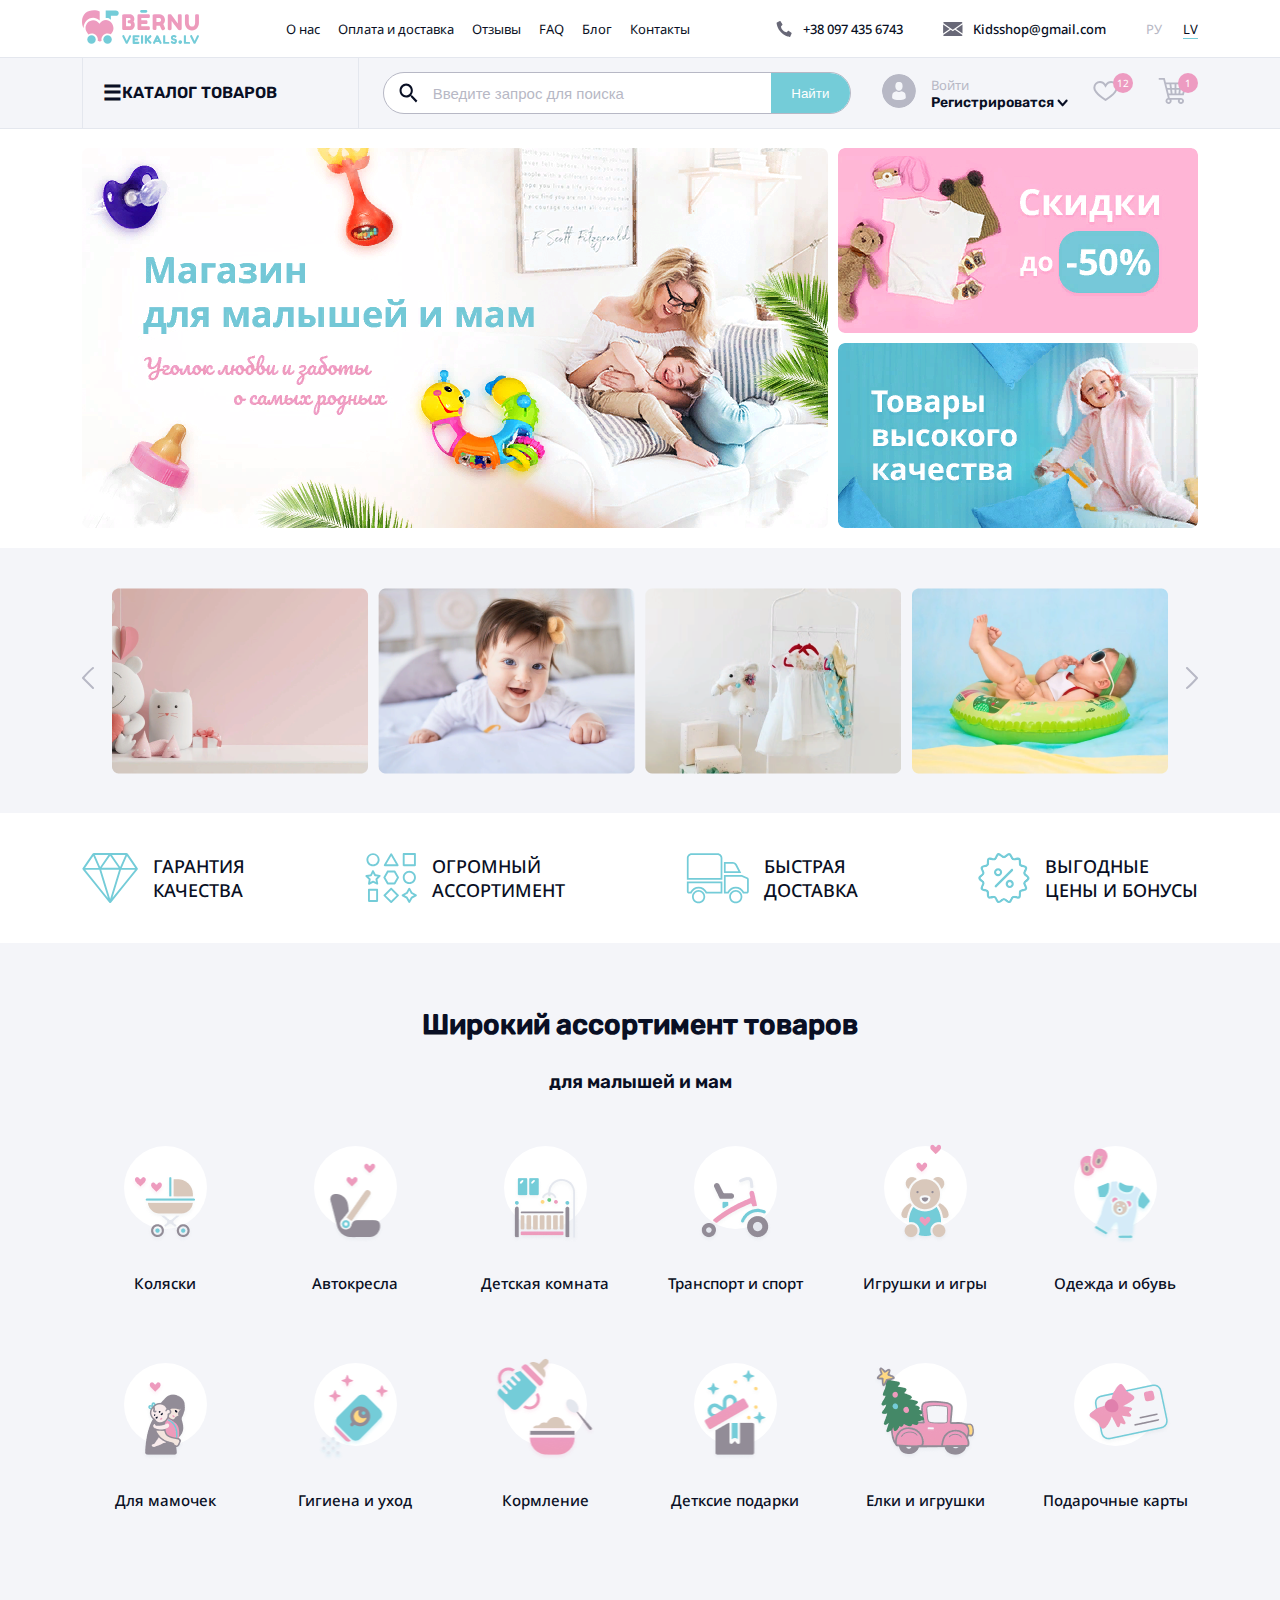
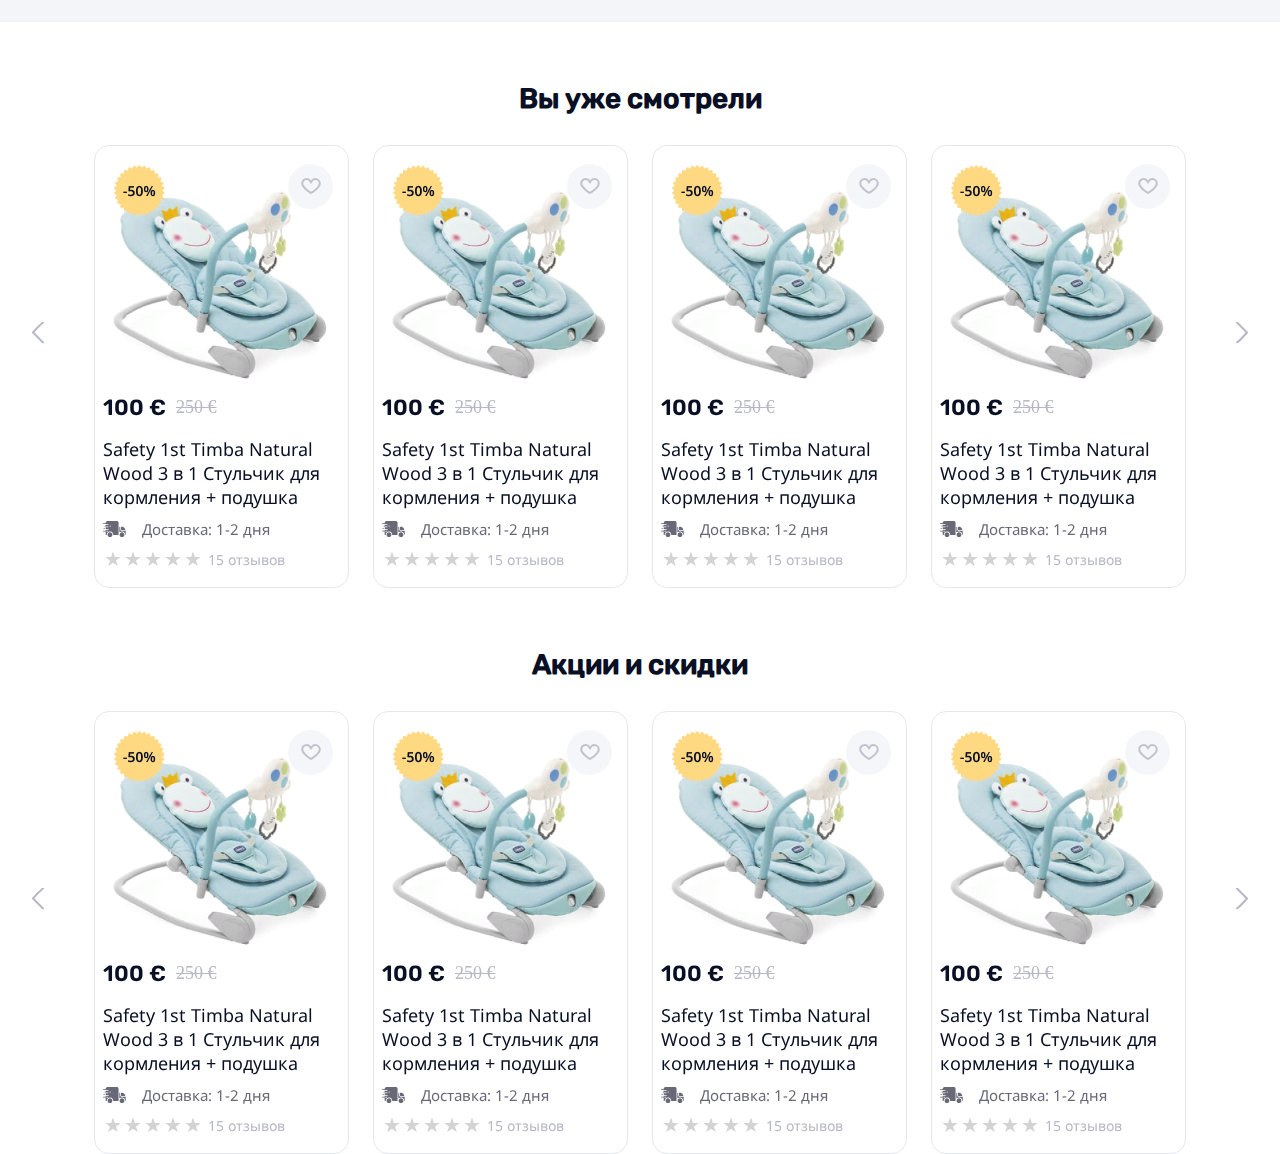
==== commit 4e7a25f1: "Pending changes exported from your codespace" ====
--- a/index.html
+++ b/index.html
@@ -428,10 +428,10 @@
         <article class="watched">
             <div class="wrapper">
                 <h2>Вы уже смотрели</h2>
-                <div class="slider-arrow prev">
+                <div class="slider-arrow prev prev-watched">
                     <img src="img/svg/arrow-left-grey.svg" alt="#">
                 </div>
-                <div class="slider product-cardlist">
+                <div class="slider slider-watched product-cardlist">
                     <article class="product-card">
                         <div class="product-card__img">
                             <img src="img/product/image 3.png" alt="#" class="product-card__img-main">
@@ -703,7 +703,7 @@
                         </div>
                     </article>
                 </div>
-                <div class="slider-arrow next">
+                <div class="slider-arrow next next-watched">
                     <img src="img/svg/arrow-right-grey.svg" alt="#">
                 </div>
             </div>
@@ -711,10 +711,10 @@
         <article class="promotion">
             <div class="wrapper">
                 <h2>Акции и скидки</h2>
-                <div class="slider-arrow prev">
+                <div class="slider-arrow prev prev-promotion">
                     <img src="img/svg/arrow-left-grey.svg" alt="#">
                 </div>
-                <div class="slider product-cardlist">
+                <div class="slider slider-promotion product-cardlist">
                     <article class="product-card">
                         <div class="product-card__img">
                             <img src="img/product/image 3.png" alt="#" class="product-card__img-main">
@@ -986,7 +986,7 @@
                         </div>
                     </article>
                 </div>
-                <div class="slider-arrow next">
+                <div class="slider-arrow next next-promotion">
                     <img src="img/svg/arrow-right-grey.svg" alt="#">
                 </div>
             </div>
--- a/css/style.css
+++ b/css/style.css
@@ -65,6 +65,7 @@
   width: 1116px;
   margin: 0 auto;
   height: inherit;
+  position: relative;
 }
 .blue {
   background: #74ccd8;
@@ -508,7 +509,7 @@
 .watched .wrapper {
   position: relative;
 }
-.watched h2{
+h2{
   font-family: 'Rubik';
   font-style: normal;
   font-weight: 600;
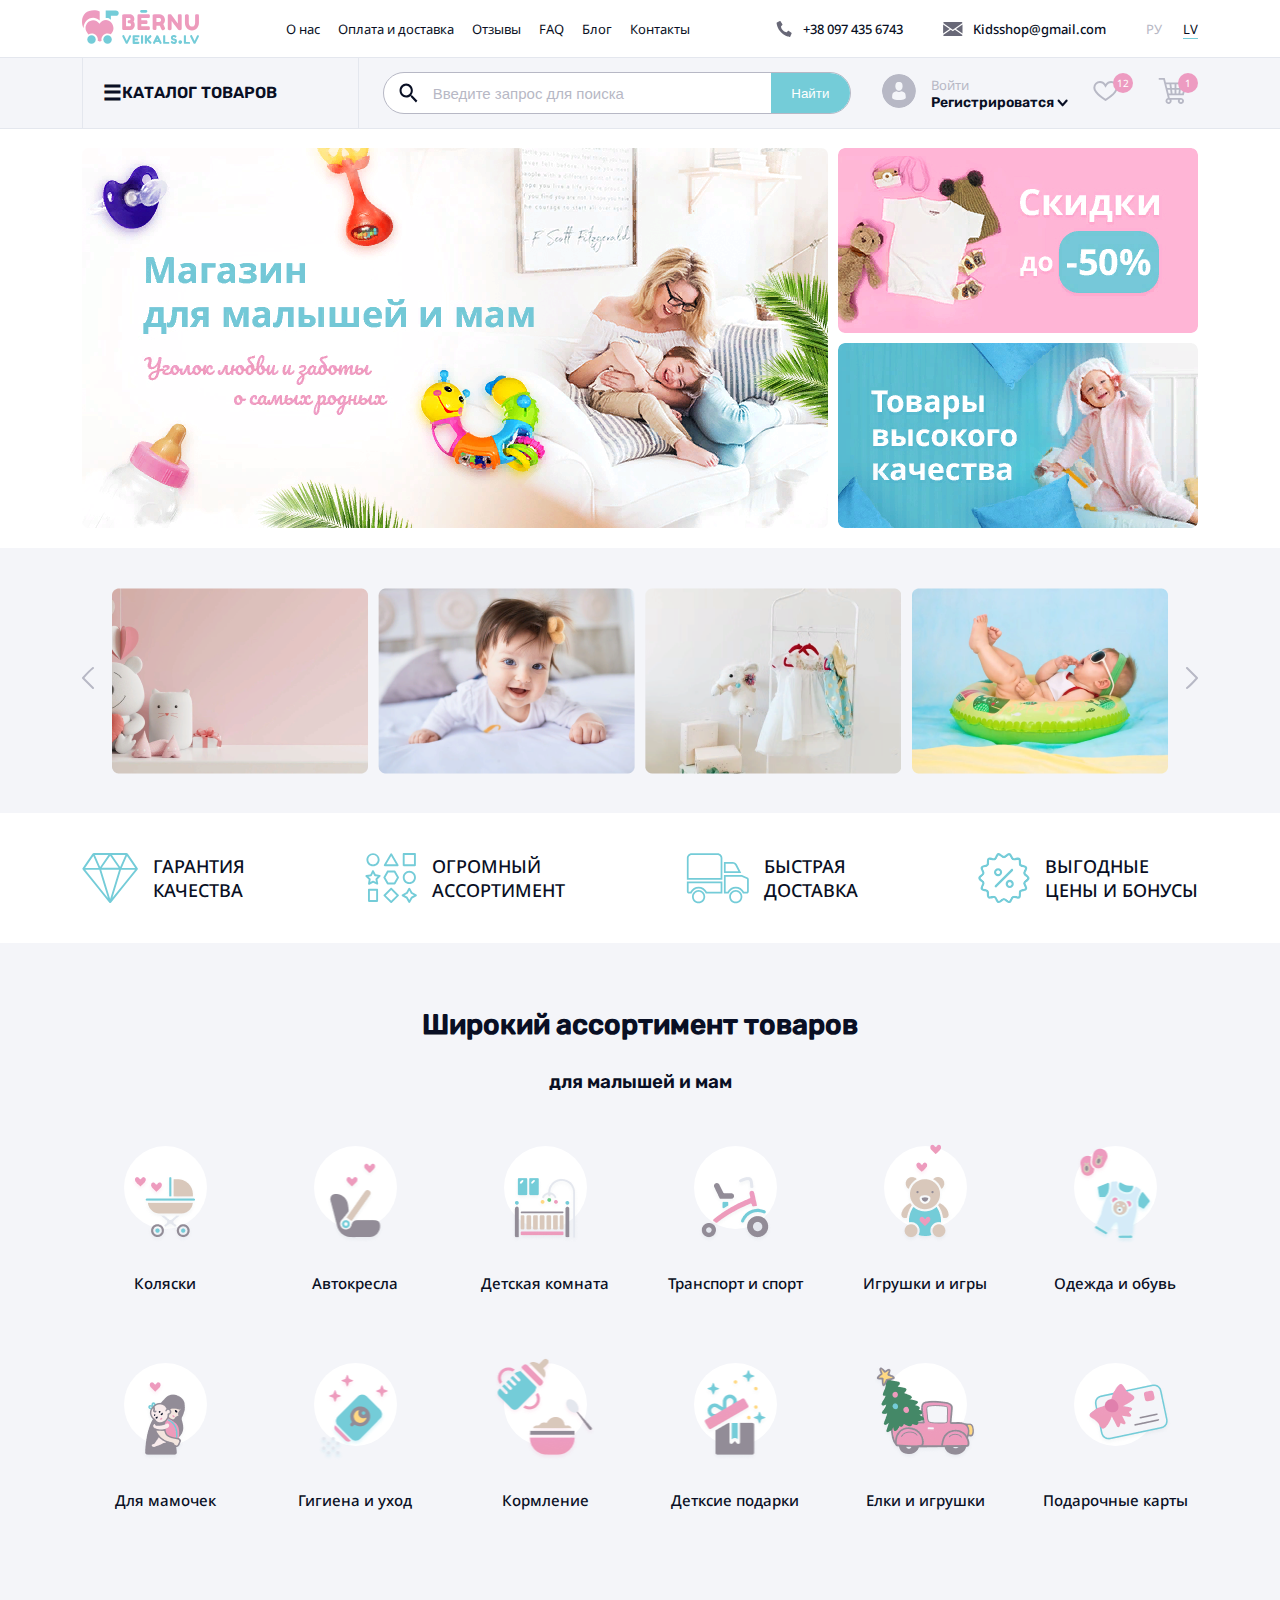
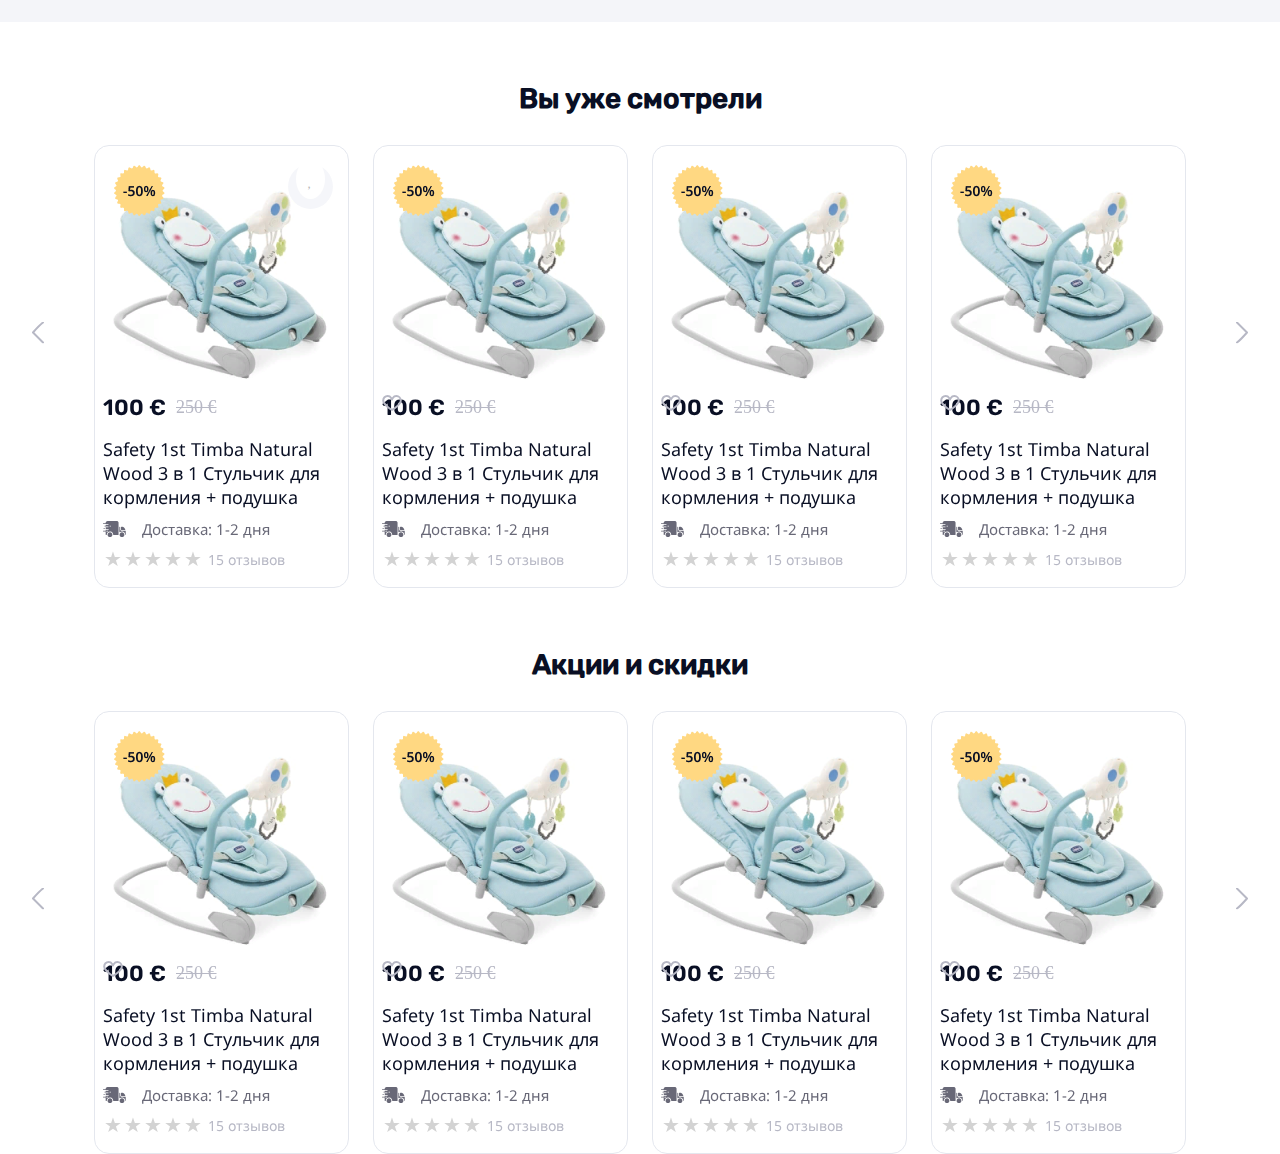
==== commit 92054036: "Pending changes exported from your codespace" ====
--- a/index.html
+++ b/index.html
@@ -438,8 +438,8 @@
                             <div class="product-card__img-bonus">
                                 <img src="img/product/product-icon/Discount.png" alt="#" >
                             </div>
-                            <div class="product-card__img-button">
-                                <img src="img/product/product-icon/unlike.svg" alt="#" class="unlike">
+                            <div class="product-card__like-button like-button">
+                                <span></span>
                             </div>
                         </div>
                         <div class="product-card__desc">
--- a/css/style.css
+++ b/css/style.css
@@ -469,13 +469,50 @@
 
 /* кнопочка лайка */
 
+
 .like-button {
-}
-.like-button::before {
-}
-.like-button::after {
-}
-.liked::after {
+  height:100px;
+  margin:0 auto;
+  position: relative;
+}
+
+.like-button span {
+  cursor:pointer;
+  padding:10px 12px 8px;
+  background:#fff;
+  border-radius:50%;
+  display:inline-block;
+  margin:0 0 15px;
+  color:#aaa;
+  transition:.2s;
+}
+
+.like-button span:hover {
+  color:#666;
+}
+
+.like-button span:before {
+  font-family:fontawesome;
+  content:'\f004';
+  font-style:normal;
+}
+
+.like-button span.press {
+  animation: size .4s;
+  color:#e23b3b;
+}
+
+@keyframes fade {
+  0% {color:transparent;}
+  50% {color:#e23b3b;}
+  100% {color:transparent;}
+}
+
+@keyframes size {
+  0% {padding:10px 12px 8px;}
+  50% {padding:14px 16px 12px;  
+    margin-top:-4px;}
+  100% {padding:10px 12px 8px;}
 }
 
 /*блядский блок рейтинга*/
@@ -536,7 +573,7 @@
   top: 10px;
   left: 10px;
 }
-.product-card__img-button{
+.product-card__like-button{
   position: absolute;
   top: 10px;
   right: 10px;
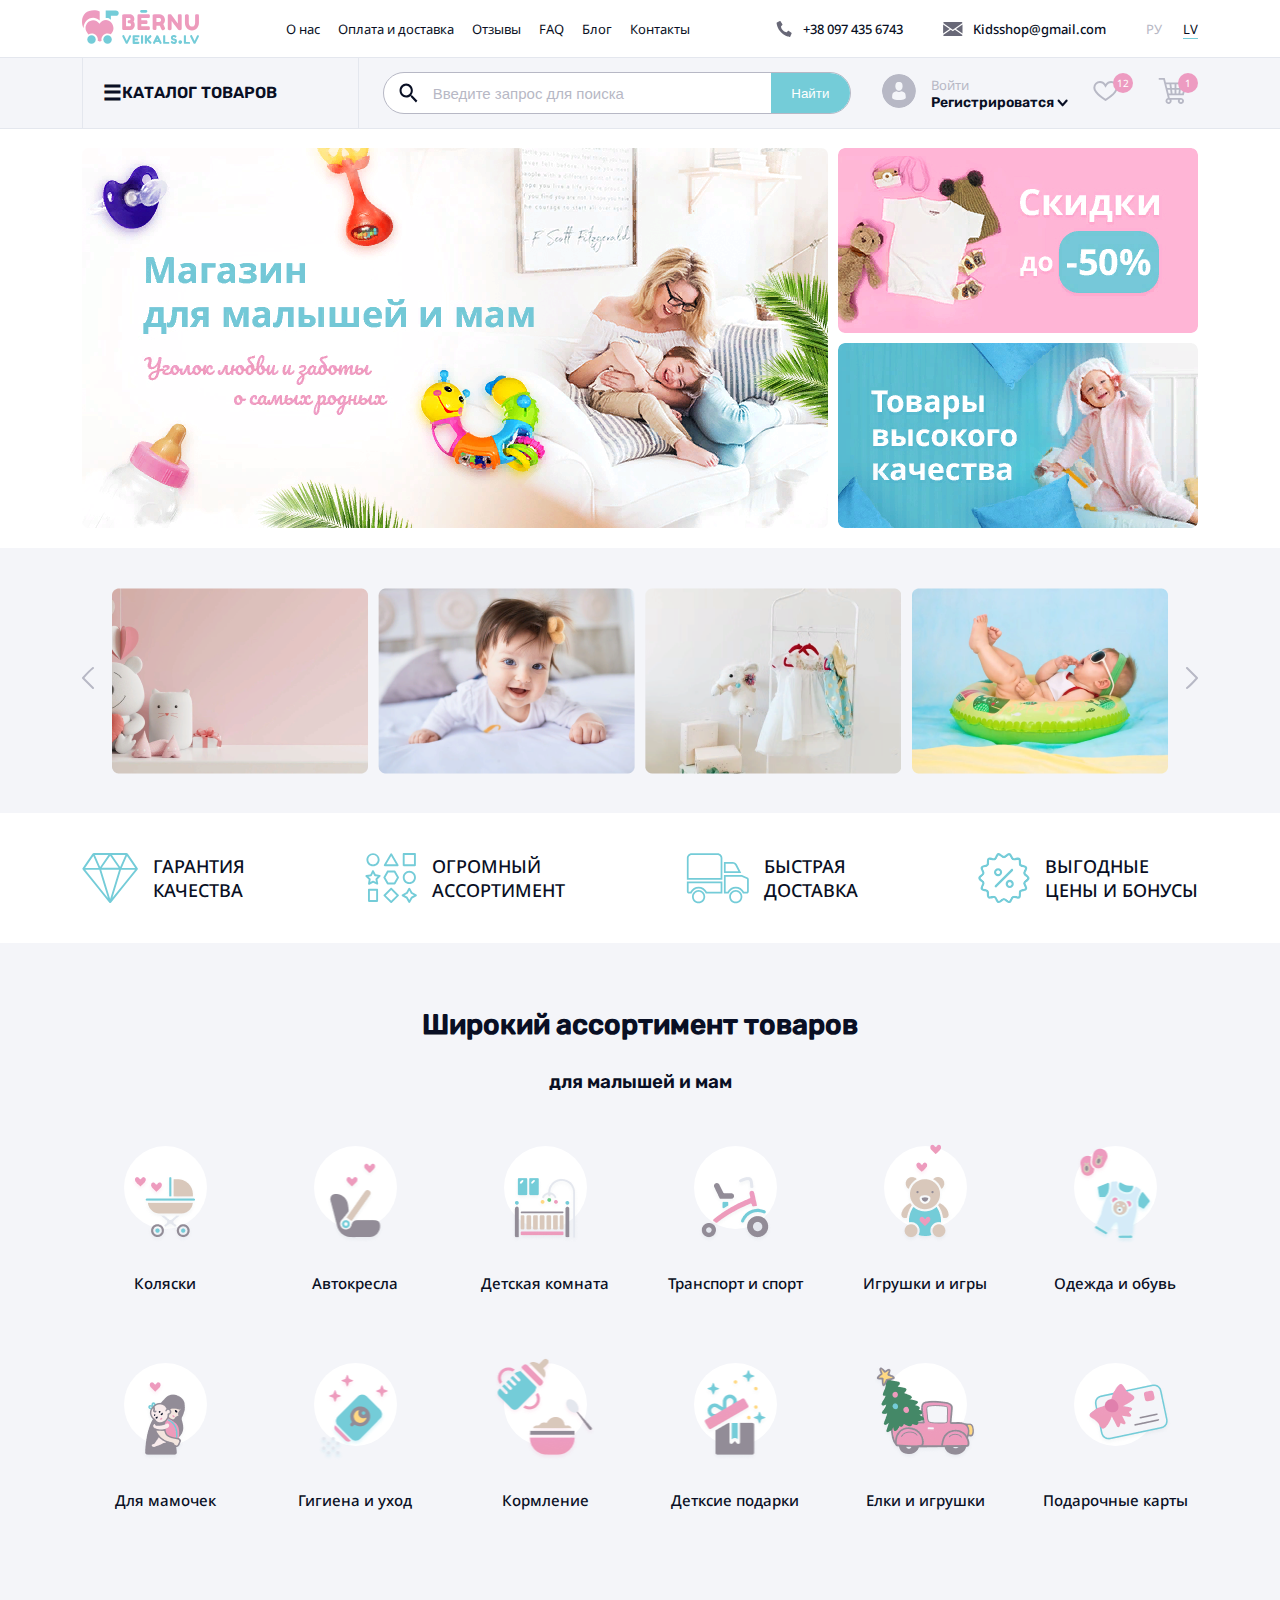
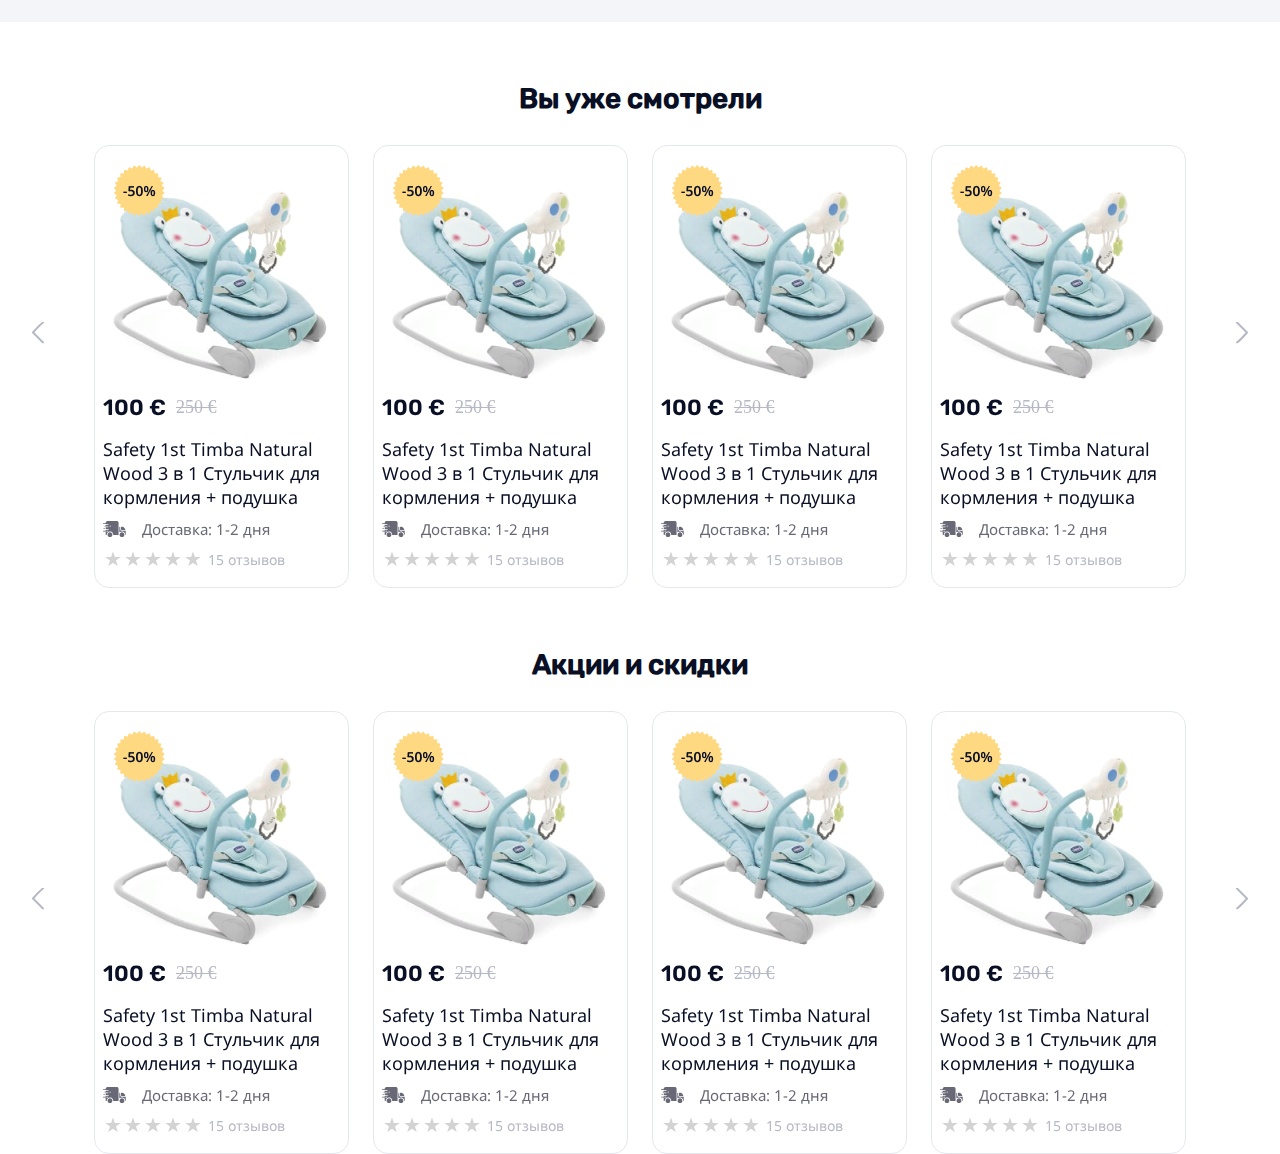
==== commit 2793e725: "load" ====
--- a/index.html
+++ b/index.html
@@ -6,6 +6,7 @@
     <meta name="viewport" content="width=device-width, initial-scale=1.0">
     <title>Bernu Veikals</title>
     <link rel="stylesheet" type="text/css" href="slick/slick.css"/>
+    <link rel="stylesheet" href="css/iconstyle.css">
     <link rel="stylesheet" href="css/style.css">
 </head>
 <body>
@@ -438,9 +439,6 @@
                             <div class="product-card__img-bonus">
                                 <img src="img/product/product-icon/Discount.png" alt="#" >
                             </div>
-                            <div class="product-card__like-button like-button">
-                                <span></span>
-                            </div>
                         </div>
                         <div class="product-card__desc">
                             <div class="product-card__desc-price">
@@ -483,9 +481,6 @@
                             <div class="product-card__img-bonus">
                                 <img src="img/product/product-icon/Discount.png" alt="#" >
                             </div>
-                            <div class="product-card__img-button">
-                                <img src="img/product/product-icon/unlike.svg" alt="#" class="unlike">
-                            </div>
                         </div>
                         <div class="product-card__desc">
                             <div class="product-card__desc-price">
@@ -528,9 +523,6 @@
                             <div class="product-card__img-bonus">
                                 <img src="img/product/product-icon/Discount.png" alt="#" >
                             </div>
-                            <div class="product-card__img-button">
-                                <img src="img/product/product-icon/unlike.svg" alt="#" class="unlike">
-                            </div>
                         </div>
                         <div class="product-card__desc">
                             <div class="product-card__desc-price">
@@ -573,9 +565,6 @@
                             <div class="product-card__img-bonus">
                                 <img src="img/product/product-icon/Discount.png" alt="#" >
                             </div>
-                            <div class="product-card__img-button">
-                                <img src="img/product/product-icon/unlike.svg" alt="#" class="unlike">
-                            </div>
                         </div>
                         <div class="product-card__desc">
                             <div class="product-card__desc-price">
@@ -618,9 +607,6 @@
                             <div class="product-card__img-bonus">
                                 <img src="img/product/product-icon/Discount.png" alt="#" >
                             </div>
-                            <div class="product-card__img-button">
-                                <img src="img/product/product-icon/unlike.svg" alt="#" class="unlike">
-                            </div>
                         </div>
                         <div class="product-card__desc">
                             <div class="product-card__desc-price">
@@ -662,9 +648,6 @@
                             <img src="img/product/image 3.png" alt="#" class="product-card__img-main">
                             <div class="product-card__img-bonus">
                                 <img src="img/product/product-icon/Discount.png" alt="#" >
-                            </div>
-                            <div class="product-card__img-button">
-                                <img src="img/product/product-icon/unlike.svg" alt="#" class="unlike">
                             </div>
                         </div>
                         <div class="product-card__desc">
@@ -720,9 +703,6 @@
                             <img src="img/product/image 3.png" alt="#" class="product-card__img-main">
                             <div class="product-card__img-bonus">
                                 <img src="img/product/product-icon/Discount.png" alt="#" >
-                            </div>
-                            <div class="product-card__img-button">
-                                <img src="img/product/product-icon/unlike.svg" alt="#" class="unlike">
                             </div>
                         </div>
                         <div class="product-card__desc">
@@ -766,9 +746,6 @@
                             <div class="product-card__img-bonus">
                                 <img src="img/product/product-icon/Discount.png" alt="#" >
                             </div>
-                            <div class="product-card__img-button">
-                                <img src="img/product/product-icon/unlike.svg" alt="#" class="unlike">
-                            </div>
                         </div>
                         <div class="product-card__desc">
                             <div class="product-card__desc-price">
@@ -811,9 +788,6 @@
                             <div class="product-card__img-bonus">
                                 <img src="img/product/product-icon/Discount.png" alt="#" >
                             </div>
-                            <div class="product-card__img-button">
-                                <img src="img/product/product-icon/unlike.svg" alt="#" class="unlike">
-                            </div>
                         </div>
                         <div class="product-card__desc">
                             <div class="product-card__desc-price">
@@ -856,9 +830,6 @@
                             <div class="product-card__img-bonus">
                                 <img src="img/product/product-icon/Discount.png" alt="#" >
                             </div>
-                            <div class="product-card__img-button">
-                                <img src="img/product/product-icon/unlike.svg" alt="#" class="unlike">
-                            </div>
                         </div>
                         <div class="product-card__desc">
                             <div class="product-card__desc-price">
@@ -901,9 +872,6 @@
                             <div class="product-card__img-bonus">
                                 <img src="img/product/product-icon/Discount.png" alt="#" >
                             </div>
-                            <div class="product-card__img-button">
-                                <img src="img/product/product-icon/unlike.svg" alt="#" class="unlike">
-                            </div>
                         </div>
                         <div class="product-card__desc">
                             <div class="product-card__desc-price">
@@ -946,9 +914,6 @@
                             <div class="product-card__img-bonus">
                                 <img src="img/product/product-icon/Discount.png" alt="#" >
                             </div>
-                            <div class="product-card__img-button">
-                                <img src="img/product/product-icon/unlike.svg" alt="#" class="unlike">
-                            </div>
                         </div>
                         <div class="product-card__desc">
                             <div class="product-card__desc-price">
--- a/css/iconstyle.css
+++ b/css/iconstyle.css
@@ -0,0 +1,105 @@
+@font-face {
+  font-family: 'icomoon';
+  src:  url('../fonts/icomoon.eot?193fpm');
+  src:  url('../fonts/icomoon.eot?193fpm#iefix') format('embedded-opentype'),
+    url('../fonts/icomoon.ttf?193fpm') format('truetype'),
+    url('../fonts/icomoon.woff?193fpm') format('woff'),
+    url('../fonts/icomoon.svg?193fpm#icomoon') format('svg');
+  font-weight: normal;
+  font-style: normal;
+  font-display: block;
+}
+
+[class^="icon-"], [class*=" icon-"] {
+  /* use !important to prevent issues with browser extensions that change fonts */
+  font-family: 'icomoon' !important;
+  speak: never;
+  font-style: normal;
+  font-weight: normal;
+  font-variant: normal;
+  text-transform: none;
+  line-height: 1;
+
+  /* Better Font Rendering =========== */
+  -webkit-font-smoothing: antialiased;
+  -moz-osx-font-smoothing: grayscale;
+}
+
+.icon-arr-l-l:before {
+  content: "\e900";
+}
+.icon-arr-l-r:before {
+  content: "\e901";
+}
+.icon-arr-s-l:before {
+  content: "\e902";
+}
+.icon-arr-s-d:before {
+  content: "\e903";
+}
+.icon-arr-s-u:before {
+  content: "\e904";
+}
+.icon-arr-s-r:before {
+  content: "\e905";
+}
+.icon-check:before {
+  content: "\e906";
+}
+.icon-user:before {
+  content: "\e907";
+}
+.icon-set:before {
+  content: "\e908";
+}
+.icon-camera:before {
+  content: "\e909";
+}
+.icon-eye:before {
+  content: "\e90a";
+}
+.icon-del:before {
+  content: "\e90b";
+}
+.icon-home:before {
+  content: "\e90c";
+}
+.icon-scales:before {
+  content: "\e90d";
+}
+.icon-cart:before {
+  content: "\e90e";
+}
+.icon-Filter:before {
+  content: "\e90f";
+}
+.icon-filter:before {
+  content: "\e910";
+}
+.icon-watch:before {
+  content: "\e911";
+}
+.icon-mail:before {
+  content: "\e912";
+}
+.icon-phone:before {
+  content: "\e913";
+}
+.icon-facebook:before {
+  content: "\e914";
+}
+.icon-instagram:before {
+  content: "\e915";
+}
+.icon-youtube:before {
+  content: "\e916";
+}
+.icon-twitter-icon:before {
+  content: "\e918";
+}
+.icon-chat:before {
+  content: "\e919";
+}
+.icon-send:before {
+  content: "\e91a";
+}
--- a/css/style.css
+++ b/css/style.css
@@ -468,52 +468,9 @@
 }
 
 /* кнопочка лайка */
-
-
-.like-button {
-  height:100px;
-  margin:0 auto;
-  position: relative;
-}
-
-.like-button span {
-  cursor:pointer;
-  padding:10px 12px 8px;
-  background:#fff;
-  border-radius:50%;
-  display:inline-block;
-  margin:0 0 15px;
-  color:#aaa;
-  transition:.2s;
-}
-
-.like-button span:hover {
-  color:#666;
-}
-
-.like-button span:before {
-  font-family:fontawesome;
-  content:'\f004';
-  font-style:normal;
-}
-
-.like-button span.press {
-  animation: size .4s;
-  color:#e23b3b;
-}
-
-@keyframes fade {
-  0% {color:transparent;}
-  50% {color:#e23b3b;}
-  100% {color:transparent;}
-}
-
-@keyframes size {
-  0% {padding:10px 12px 8px;}
-  50% {padding:14px 16px 12px;  
-    margin-top:-4px;}
-  100% {padding:10px 12px 8px;}
-}
+/*
+  в пизду лайки
+*/
 
 /*блядский блок рейтинга*/
 
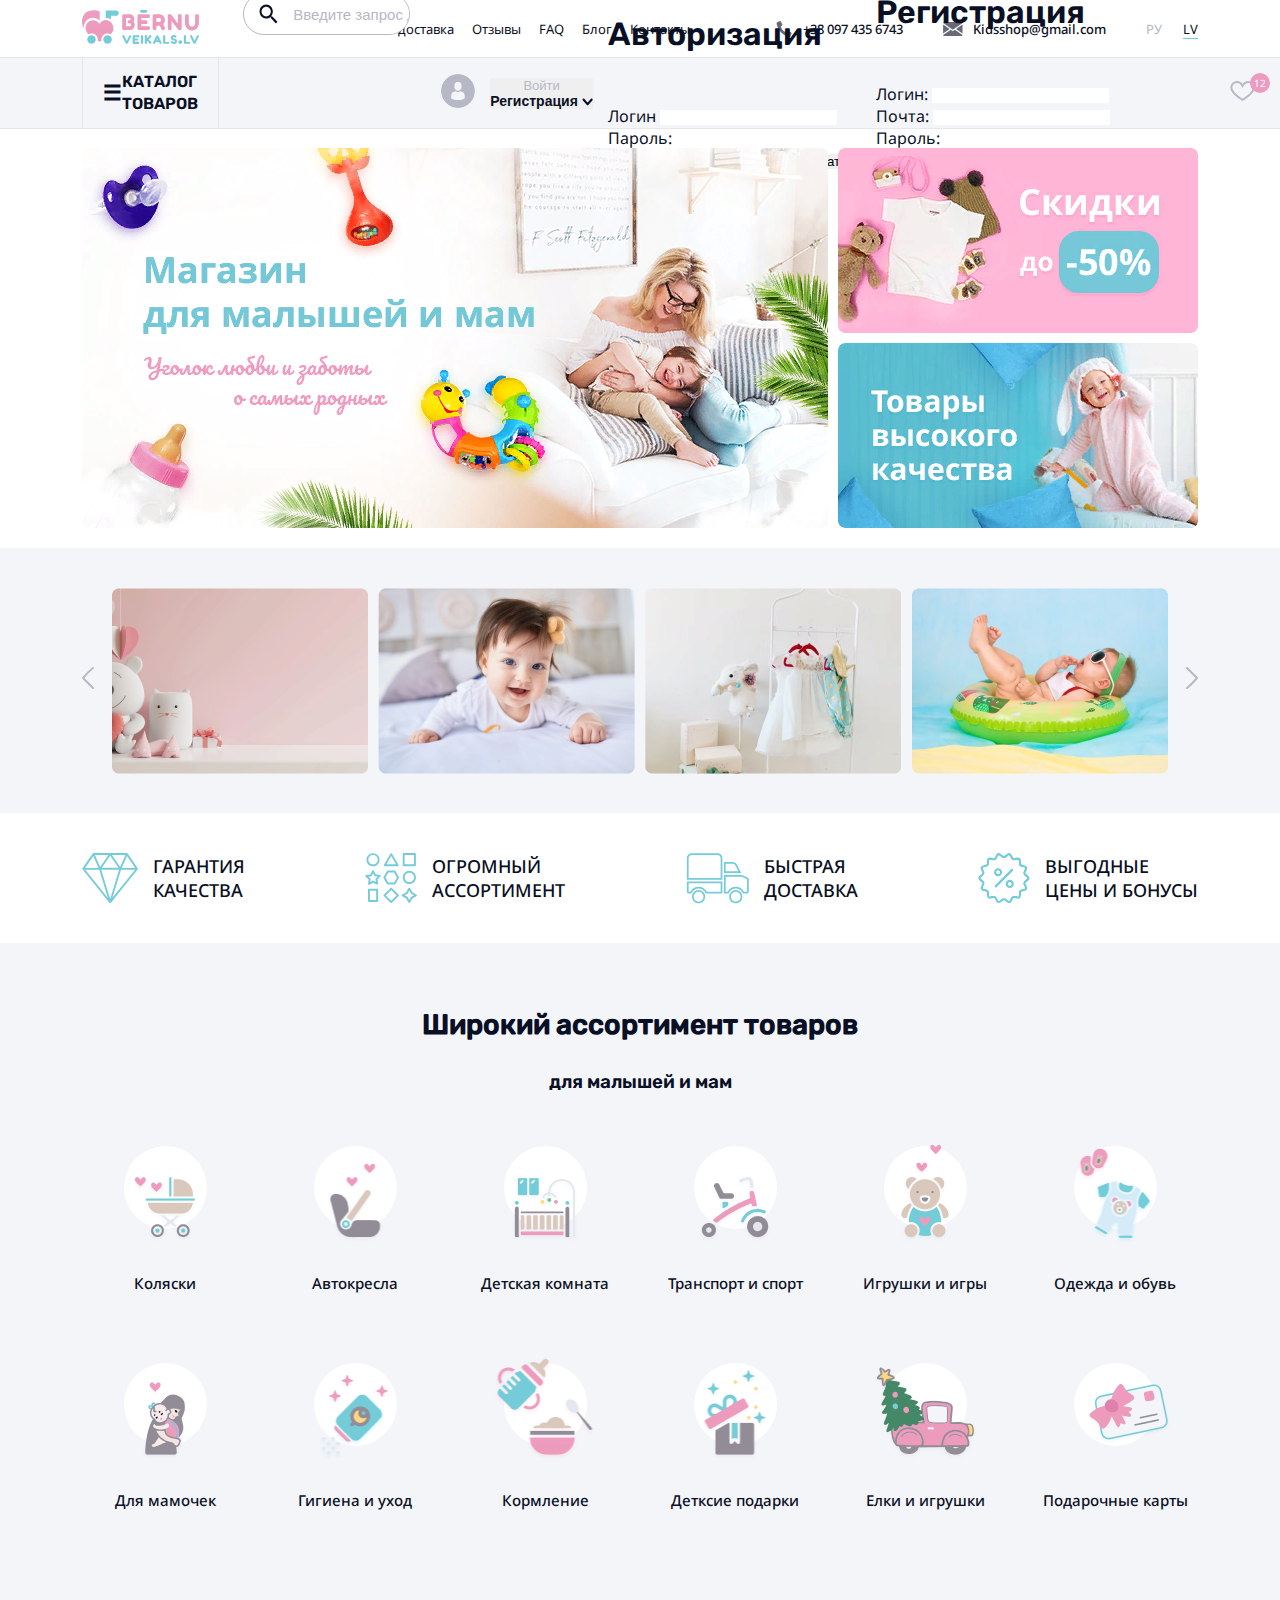
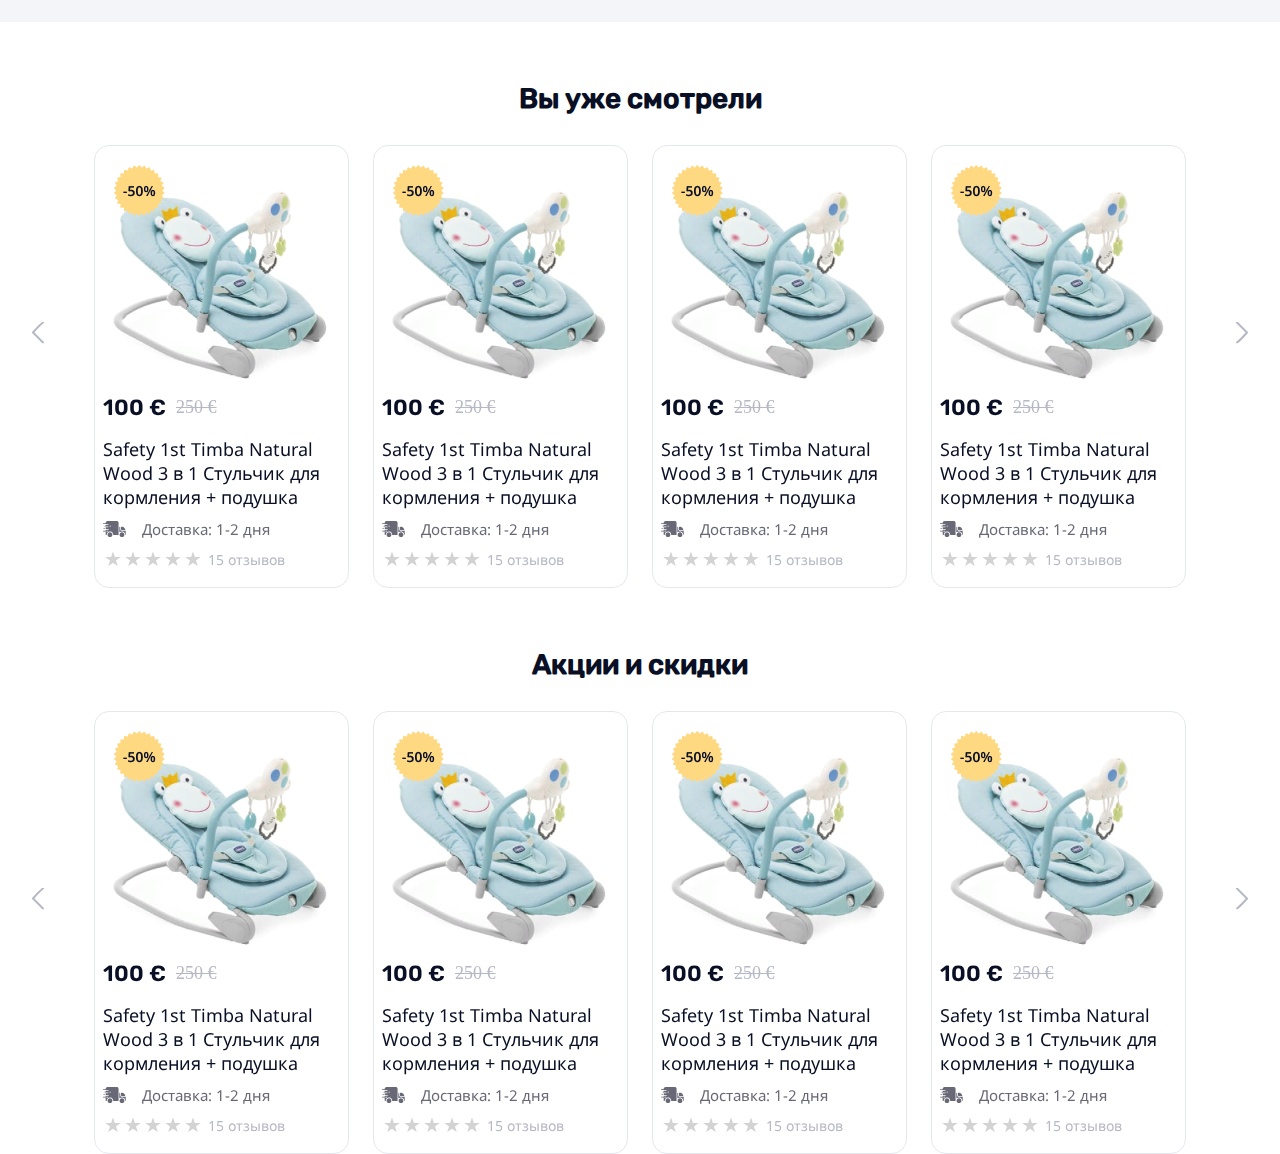
==== commit 0489069c: "Add files via upload" ====
--- a/index.html
+++ b/index.html
@@ -8,6 +8,9 @@
     <link rel="stylesheet" type="text/css" href="slick/slick.css"/>
     <link rel="stylesheet" href="css/iconstyle.css">
     <link rel="stylesheet" href="css/style.css">
+    <script src="https://cdn.jsdelivr.net/npm/bootstrap@5.0.2/dist/js/bootstrap.bundle.min.js" integrity="sha384-MrcW6ZMFYlzcLA8Nl+NtUVF0sA7MsXsP1UyJoMp4YLEuNSfAP+JcXn/tWtIaxVXM" crossorigin="anonymous"></script>
+    <link href="https://cdn.jsdelivr.net/npm/bootstrap@5.0.2/dist/css/bootstrap.min.css" rel="stylesheet" integrity="sha384-EVSTQN3/azprG1Anm3QDgpJLIm9Nao0Yz1ztcQTwFspd3yD65VohhpuuCOmLASjC" crossorigin="anonymous">
+    <link rel="icon" href="img/icon-logo.png">
 </head>
 <body>
     <header> 
@@ -187,12 +190,75 @@
                                 <img src="img/svg/user-acc.svg" alt="user">
                             </a>
                             <div class="user-account__sign">
-                                <a href="#" id="signIn">Войти</a>
-                                <a href="#" id="signUp">
-                                    Регистрироватся
+                                <button type="button" data-bs-toggle="modal" data-bs-target="#loginForm" id="signIn">Войти</button>
+                                <button type="button" data-bs-toggle="modal" data-bs-target="#regForm" id="signUp">Регистрация
                                     <img src="img/svg/arrow-down.svg" alt="arrow-down">
-                                </a>
-                            </div>
+                                </button>
+                            </div>
+<div class="modal fade" id="loginForm" tabindex="100" aria-labelledby="exampleModalLabel" aria-hidden="true">
+  <div class="modal-dialog">
+    <div class="modal-content">
+      <div class="modal-header">
+        <h1 class="modal-title fs-5" id="exampleModalLabel">Авторизация</h1>
+        <button type="button" class="btn-close" data-bs-dismiss="modal" aria-label="Close"></button>
+      </div>
+      <div class="modal-body">
+        <form>
+            <h2 class=alertForm></h2>
+          <div class="mb-3">
+            <label for="recipient-login" class="col-form-label">Логин</label>
+            <input type="text" required class="form-control" id="recipient-login">
+          </div>
+          <div class="mb-3">
+            <label for="recipient-password" class="col-form-label">Пароль:</label>
+            <input type="text" required class="form-control" id="recipient-password"></input>
+          </div>
+        </form>
+      </div>
+      <div class="modal-footer">
+        <button type="button" class="btn btn-secondary">Забыли пароль</button>
+        <button type="button" class="btn btn-secondary" data-bs-dismiss="modal">Закрыть</button>
+        <button type="submit" id="logBtn" class="btn btn-primary">Авторизоваться</button>
+      </div>
+    </div>
+  </div>
+</div>
+<div class="modal fade" id="regForm" tabindex="100" aria-labelledby="exampleModalLabel" aria-hidden="true">
+  <div class="modal-dialog">
+    <div class="modal-content">
+      <div class="modal-header">
+        <h1 class="modal-title fs-5" id="exampleModalLabel">Регистрация</h1>
+        <button type="button" class="btn-close" data-bs-dismiss="modal" aria-label="Close"></button>
+      </div>
+      <div class="modal-body">
+        <h2 class=alertForm></h2>
+        <form>
+          <div class="mb-3">
+            <label for="reg_recipient-login" class="col-form-label">Логин:</label>
+            <input type="text" class="form-control" id="reg_recipient-login">
+          </div>
+          <div class="mb-3">
+            <label for="reg_recipient-mail" class="col-form-label">Почта:</label>
+            <input type="text" class="form-control" id="reg_recipient-mail">
+          </div>
+          <div class="mb-3">
+            <label for="reg_recipient-password1" class="col-form-label">Пароль:</label>
+            <input type="text" class="form-control" id="reg_recipient-password1"></input>
+          </div>
+          <div class="mb-3">
+            <label for="reg_recipient-password2" class="col-form-label">Повторите пароль</label>
+            <input type="text" class="form-control" id="reg_recipient-password2"></input>
+          </div>
+        </form>
+      </div>
+      <div class="modal-footer">
+        <button type="button" class="btn btn-secondary">Авторизация</button>
+        <button type="button" class="btn btn-secondary" data-bs-dismiss="modal">Закрыть</button>
+        <button type="button" id="regBtn" class="btn btn-primary">Регистрация</button>
+      </div>
+    </div>
+  </div>
+</div>
                         </div>
                         <div class="user-favour user-icon">
                             <a href="#">
@@ -961,5 +1027,6 @@
     <script src="js/jquery-3.4.1.js"></script>
     <script type="text/javascript" src="slick/slick.min.js"></script>
     <script src="js/script.js"></script>
+    <script src="js/php.js"></script>
 </body>
 </html>
--- a/css/iconstyle.css
+++ b/css/iconstyle.css
@@ -1,10 +1,10 @@
 @font-face {
   font-family: 'icomoon';
-  src:  url('../fonts/icomoon.eot?193fpm');
-  src:  url('../fonts/icomoon.eot?193fpm#iefix') format('embedded-opentype'),
-    url('../fonts/icomoon.ttf?193fpm') format('truetype'),
-    url('../fonts/icomoon.woff?193fpm') format('woff'),
-    url('../fonts/icomoon.svg?193fpm#icomoon') format('svg');
+  src:  url('../font/icomoon.eot');
+  src:  url('../font/icomoon.eot') format('embedded-opentype'),
+    url('../font/icomoon.ttf') format('truetype'),
+    url('../font/icomoon.woff') format('woff'),
+    url('../font/icomoon.svg') format('svg');
   font-weight: normal;
   font-style: normal;
   font-display: block;
--- a/css/style.css
+++ b/css/style.css
@@ -593,3 +593,202 @@
   color: #B7B8C5;
   margin-left: 5px;
 }
+
+/* страница товара */
+
+.bread{
+  margin-top: 10px;
+}
+.bread a{
+  font-family: 'NotoSans';
+  font-style: normal;
+  font-weight: 400;
+  font-size: 14px;
+  color: #B7B8C5;
+}
+.product-page{
+  margin-top: 25px;
+}
+.product-page h1{
+  font-family: 'Rubik';
+  font-style: normal;
+  font-weight: 600;
+  font-size: 28px;
+  color: #090F24;
+  margin-bottom: 30px;
+}
+.product-page__wrap{
+  display: flex;
+  gap: 24px;
+}
+.product-page__slider {
+  width: 450px;
+}
+.product-page__slider-wrap{
+  position: relative;
+  width: 100%;
+  padding: 0 20px;
+}
+.product-page__slider-arrow{
+  position: absolute;
+  top: 50%;
+  transform: translateY(-50%);
+  z-index: 10;
+}
+.product-page__slider-arrow-prev{
+  left: 10px;
+}
+.product-page__slider-arrow-next{
+  right: 10px;
+}
+.product-page__slider-for {
+  width: 410px;
+}
+.product-page__slider-for-img {
+  width: 410px;
+}
+.product-page__slider-nav {
+  width: 450px;
+}
+.product-page__slider-nav-img {
+  width: 60px;
+  height: 60px;
+  box-sizing: border-box;
+  border-radius: 5px;
+  overflow: hidden;
+  margin-right: 10px;
+  position: relative;
+}
+.product-page__slider-nav-img img{
+  width: 100%;
+  position: absolute;
+  top: 50%;
+  transform: translateY(-50%);
+}
+
+.product-page__actions {
+  flex: 1;
+}
+.product-page__actions-info {
+}
+.product-page__actions-info, .product-page__info-buy, .product-page__info-smm {
+  border: 1px solid #E4E7EE;
+  border-radius: 13px;
+  padding: 24px 20px;
+  margin-bottom: 20px;
+}
+.product-page__actions-wrap {
+  display: flex;
+  gap: 30px;
+  margin-bottom: 20px;
+}
+.product-page__info-del {
+  display: flex;
+  gap: 10px;
+}
+.product-page__info-id {
+}
+.product-page__actions-avail {
+}
+.icon-check {
+}
+.product-page__info-buy {
+}
+.product-page__info-buy-size{
+  display: flex;
+  align-items: center;
+  gap: 13px;
+  margin-bottom: 26px;
+}
+.product-page__info-buy-size select{
+  -webkit-appearance: none; 
+  -moz-appearance: none; 
+  appearance: none; 
+  height: 46px;
+  width: 426px;
+  background-color: #F4F5F9;
+  border-radius: 23px;
+  padding: 0 10px;
+}
+.product-page__info-buy-size select::before{
+  content: "\e903" url('../img/svg/arrow-down.svg');
+  position: relative;
+  background-color: red;
+
+}
+.product-page__info-buy-size select::after{
+  content: "\e903";
+  position: relative;
+  background-color: red;
+}
+.product-page__info-buy-price{
+  display: flex;
+  align-items: center;
+  gap:60px;
+  margin-bottom: 20px;
+}
+.product-page__info-buy-price-cena{
+  display: flex;
+  align-items: center;
+  gap: 10px;
+}
+.product-page__info-buy-price-cena span:first-child{
+  font-weight: 600; color: #090F24; font-size: 26px;
+}
+.product-page__info-buy-price-cena span:last-child{
+  font-weight: 600; color: #B7B8C5; text-decoration-line: line-through;
+}
+.number {
+	user-select: none;
+	position: relative;
+	text-align: left;
+	padding: 0;
+	width: 140px;
+	border: 1px solid #ddd;
+	display: inline-block;
+}
+.number-minus, .number-plus {
+	position: absolute;
+	top: 0;
+	width: 40px;
+	height: 32px;
+	line-height: 32px;
+	display: block;
+	background: #faf4f2;
+	font-size: 20px;
+	font-weight: 600;
+	text-align: center;
+	font-family: arial;
+	color: #3e1e02;
+	text-decoration: none;
+}
+.number-minus {
+	left: 0;
+	border-right: 1px solid #ddd;
+}
+.number-plus {
+	right: 0;
+	border-left: 1px solid #ddd;
+}
+.number-minus:hover, .number-plus:hover {
+	background: #fffcfb;
+}
+.number-minus:active, .number-plus:active {
+	background: #e8e4e2;
+}
+.number-text{
+	display: inline-block;
+	font-size: 14px;
+	color: #000;
+	line-height: 32px;
+	height: 32px;
+	padding: 0;
+	margin: 0 0 0 42px;
+	background: #fff;
+	outline: none;
+	border: none;
+	width: 57px;
+	text-align: center;
+}
+.product-page__info-smm {
+}
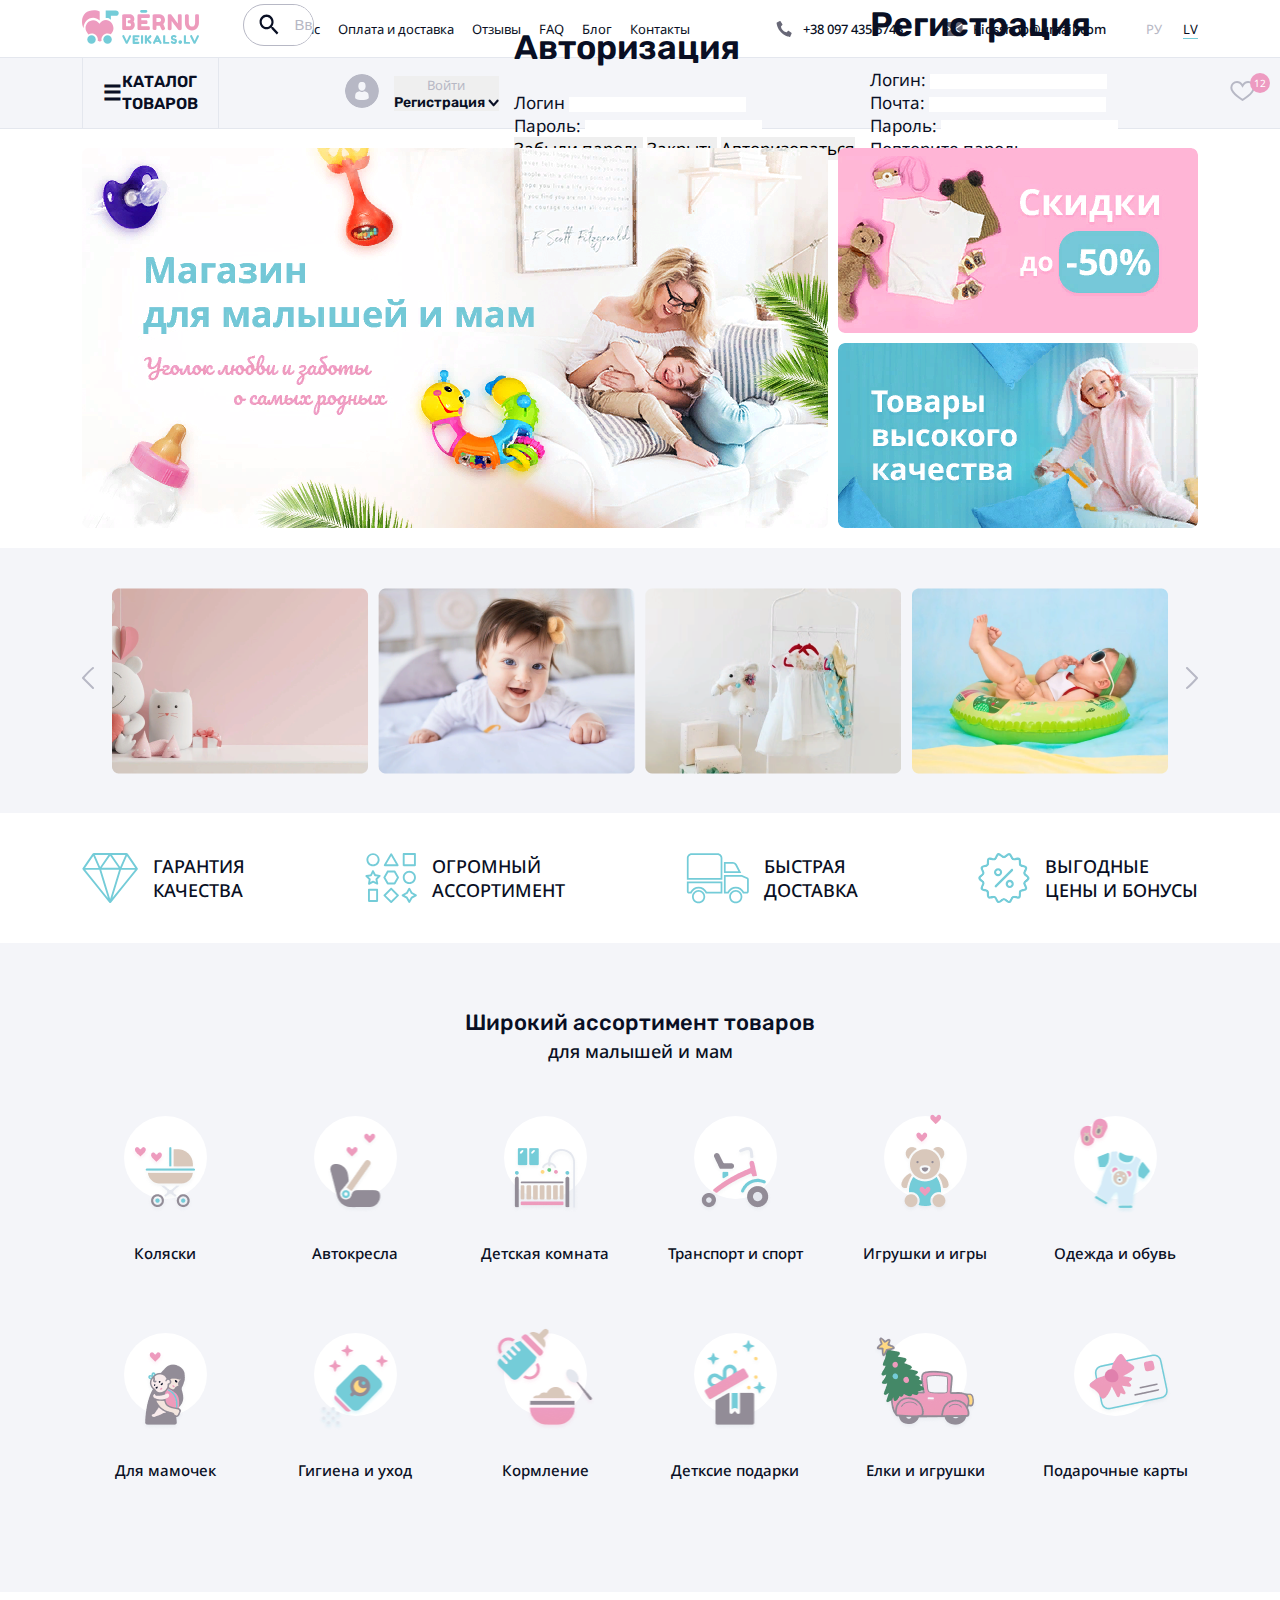
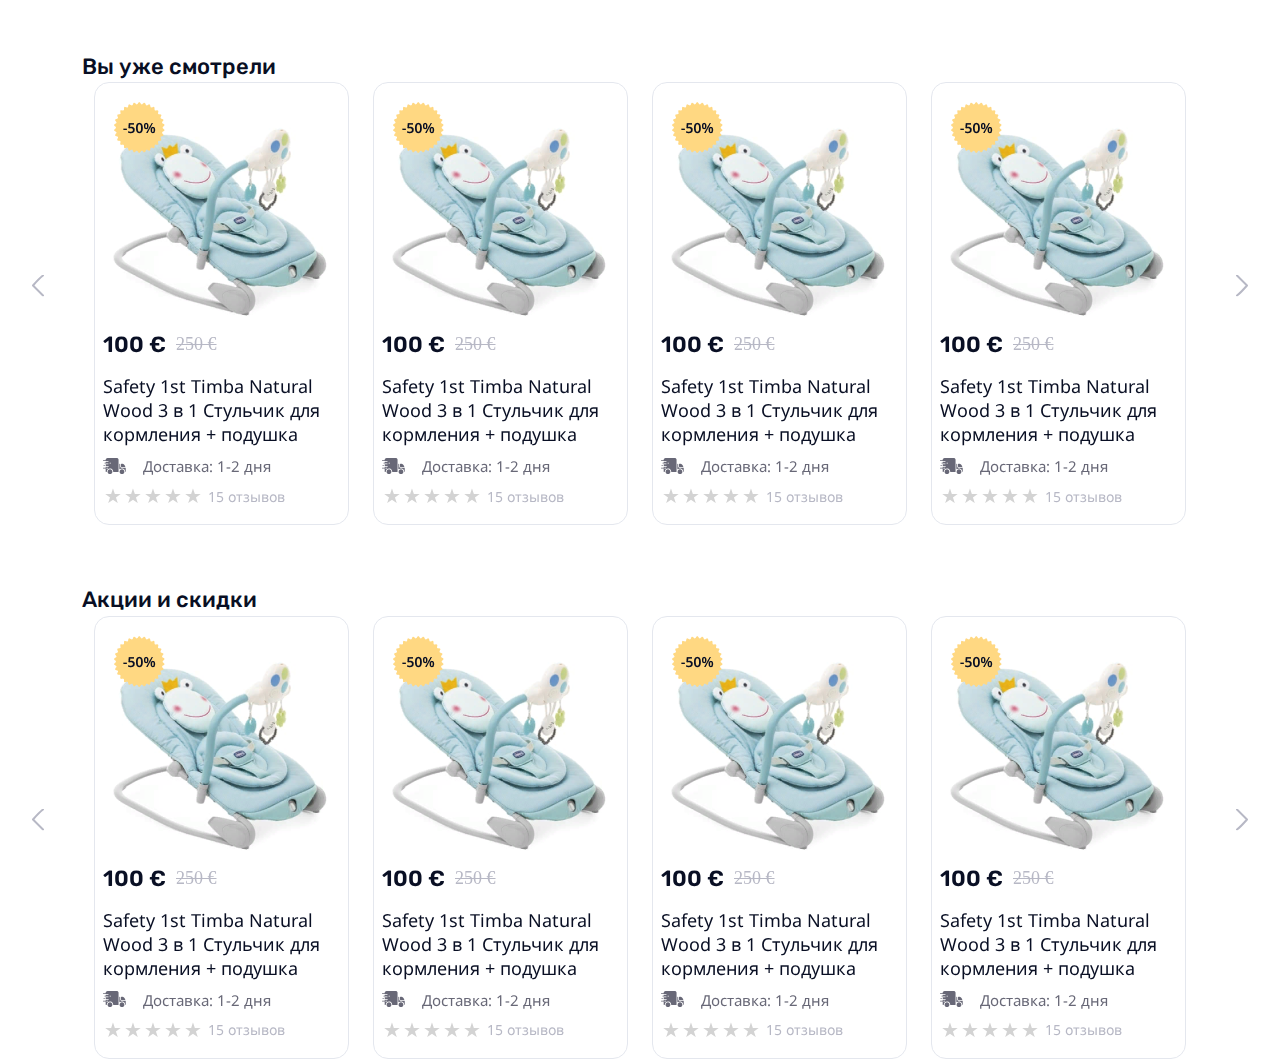
==== commit 602809b1: "cabinet" ====
--- a/index.html
+++ b/index.html
@@ -195,70 +195,70 @@
                                     <img src="img/svg/arrow-down.svg" alt="arrow-down">
                                 </button>
                             </div>
-<div class="modal fade" id="loginForm" tabindex="100" aria-labelledby="exampleModalLabel" aria-hidden="true">
-  <div class="modal-dialog">
-    <div class="modal-content">
-      <div class="modal-header">
-        <h1 class="modal-title fs-5" id="exampleModalLabel">Авторизация</h1>
-        <button type="button" class="btn-close" data-bs-dismiss="modal" aria-label="Close"></button>
-      </div>
-      <div class="modal-body">
-        <form>
-            <h2 class=alertForm></h2>
-          <div class="mb-3">
-            <label for="recipient-login" class="col-form-label">Логин</label>
-            <input type="text" required class="form-control" id="recipient-login">
-          </div>
-          <div class="mb-3">
-            <label for="recipient-password" class="col-form-label">Пароль:</label>
-            <input type="text" required class="form-control" id="recipient-password"></input>
-          </div>
-        </form>
-      </div>
-      <div class="modal-footer">
-        <button type="button" class="btn btn-secondary">Забыли пароль</button>
-        <button type="button" class="btn btn-secondary" data-bs-dismiss="modal">Закрыть</button>
-        <button type="submit" id="logBtn" class="btn btn-primary">Авторизоваться</button>
-      </div>
-    </div>
-  </div>
-</div>
-<div class="modal fade" id="regForm" tabindex="100" aria-labelledby="exampleModalLabel" aria-hidden="true">
-  <div class="modal-dialog">
-    <div class="modal-content">
-      <div class="modal-header">
-        <h1 class="modal-title fs-5" id="exampleModalLabel">Регистрация</h1>
-        <button type="button" class="btn-close" data-bs-dismiss="modal" aria-label="Close"></button>
-      </div>
-      <div class="modal-body">
-        <h2 class=alertForm></h2>
-        <form>
-          <div class="mb-3">
-            <label for="reg_recipient-login" class="col-form-label">Логин:</label>
-            <input type="text" class="form-control" id="reg_recipient-login">
-          </div>
-          <div class="mb-3">
-            <label for="reg_recipient-mail" class="col-form-label">Почта:</label>
-            <input type="text" class="form-control" id="reg_recipient-mail">
-          </div>
-          <div class="mb-3">
-            <label for="reg_recipient-password1" class="col-form-label">Пароль:</label>
-            <input type="text" class="form-control" id="reg_recipient-password1"></input>
-          </div>
-          <div class="mb-3">
-            <label for="reg_recipient-password2" class="col-form-label">Повторите пароль</label>
-            <input type="text" class="form-control" id="reg_recipient-password2"></input>
-          </div>
-        </form>
-      </div>
-      <div class="modal-footer">
-        <button type="button" class="btn btn-secondary">Авторизация</button>
-        <button type="button" class="btn btn-secondary" data-bs-dismiss="modal">Закрыть</button>
-        <button type="button" id="regBtn" class="btn btn-primary">Регистрация</button>
-      </div>
-    </div>
-  </div>
-</div>
+                            <div class="modal fade" id="loginForm" tabindex="100" aria-labelledby="exampleModalLabel" aria-hidden="true">
+                                <div class="modal-dialog">
+                                    <div class="modal-content">
+                                    <div class="modal-header">
+                                        <h1 class="modal-title fs-5" id="exampleModalLabel">Авторизация</h1>
+                                        <button type="button" class="btn-close" data-bs-dismiss="modal" aria-label="Close"></button>
+                                    </div>
+                                    <div class="modal-body">
+                                        <form>
+                                            <h2 class=alertForm></h2>
+                                        <div class="mb-3">
+                                            <label for="recipient-login" class="col-form-label">Логин</label>
+                                            <input type="text" required class="form-control" id="recipient-login">
+                                        </div>
+                                        <div class="mb-3">
+                                            <label for="recipient-password" class="col-form-label">Пароль:</label>
+                                            <input type="text" required class="form-control" id="recipient-password"></input>
+                                        </div>
+                                        </form>
+                                    </div>
+                                    <div class="modal-footer">
+                                        <button type="button" class="btn btn-secondary">Забыли пароль</button>
+                                        <button type="button" class="btn btn-secondary" data-bs-dismiss="modal">Закрыть</button>
+                                        <button type="submit" id="logBtn" class="btn btn-primary">Авторизоваться</button>
+                                    </div>
+                                    </div>
+                                </div>
+                            </div>
+                            <div class="modal fade" id="regForm" tabindex="100" aria-labelledby="exampleModalLabel" aria-hidden="true">
+                            <div class="modal-dialog">
+                                <div class="modal-content">
+                                <div class="modal-header">
+                                    <h1 class="modal-title fs-5" id="exampleModalLabel">Регистрация</h1>
+                                    <button type="button" class="btn-close" data-bs-dismiss="modal" aria-label="Close"></button>
+                                </div>
+                                <div class="modal-body">
+                                    <h2 class=alertForm></h2>
+                                    <form>
+                                    <div class="mb-3">
+                                        <label for="reg_recipient-login" class="col-form-label">Логин:</label>
+                                        <input type="text" class="form-control" id="reg_recipient-login">
+                                    </div>
+                                    <div class="mb-3">
+                                        <label for="reg_recipient-mail" class="col-form-label">Почта:</label>
+                                        <input type="text" class="form-control" id="reg_recipient-mail">
+                                    </div>
+                                    <div class="mb-3">
+                                        <label for="reg_recipient-password1" class="col-form-label">Пароль:</label>
+                                        <input type="text" class="form-control" id="reg_recipient-password1"></input>
+                                    </div>
+                                    <div class="mb-3">
+                                        <label for="reg_recipient-password2" class="col-form-label">Повторите пароль</label>
+                                        <input type="text" class="form-control" id="reg_recipient-password2"></input>
+                                    </div>
+                                    </form>
+                                </div>
+                                <div class="modal-footer">
+                                    <button type="button" class="btn btn-secondary">Авторизация</button>
+                                    <button type="button" class="btn btn-secondary" data-bs-dismiss="modal">Закрыть</button>
+                                    <button type="button" id="regBtn" class="btn btn-primary">Регистрация</button>
+                                </div>
+                                </div>
+                            </div>
+                            </div>
                         </div>
                         <div class="user-favour user-icon">
                             <a href="#">
--- a/css/style.css
+++ b/css/style.css
@@ -45,6 +45,7 @@
   font-weight: 400;
   font-style: normal;
   color: #090f24;
+  font-size: 17px;
 }
 header,
 nav,
@@ -61,6 +62,13 @@
     width: 100%;
     height: 100%;
 } */
+h3{
+  font-family: 'NotoSans';
+  font-style: normal;
+  font-weight: 500;
+  font-size: 18px;
+  color: #090F24;
+}
 .wrapper {
   width: 1116px;
   margin: 0 auto;
@@ -77,6 +85,11 @@
 .pink {
   background: #ed9bc1;
   color: #fff;
+}
+button {
+  font-family: inherit;
+  font-size: 1em;
+  cursor: pointer;
 }
 header {
   padding: 10px 0;
@@ -506,11 +519,10 @@
 h2{
   font-family: 'Rubik';
   font-style: normal;
-  font-weight: 600;
-  font-size: 28px;
-  text-align: center;
+  font-weight: 500;
+  font-size: 22px;
   color: #090F24;
-  margin-bottom: 30px;
+  line-height: 139.02%;
 }
 .product-card{
   padding: 8px;
@@ -597,7 +609,7 @@
 /* страница товара */
 
 .bread{
-  margin-top: 10px;
+  margin: 10px 0 20px;
 }
 .bread a{
   font-family: 'NotoSans';
@@ -669,9 +681,7 @@
 .product-page__actions {
   flex: 1;
 }
-.product-page__actions-info {
-}
-.product-page__actions-info, .product-page__info-buy, .product-page__info-smm {
+.product-page__actions-info, .product-page__info-buy {
   border: 1px solid #E4E7EE;
   border-radius: 13px;
   padding: 24px 20px;
@@ -685,14 +695,6 @@
 .product-page__info-del {
   display: flex;
   gap: 10px;
-}
-.product-page__info-id {
-}
-.product-page__actions-avail {
-}
-.icon-check {
-}
-.product-page__info-buy {
 }
 .product-page__info-buy-size{
   display: flex;
@@ -721,24 +723,28 @@
   position: relative;
   background-color: red;
 }
-.product-page__info-buy-price{
-  display: flex;
-  align-items: center;
-  gap:60px;
+.buy-price{
+  display: flex;
+  align-items: center;
+  gap: 20px;
   margin-bottom: 20px;
 }
-.product-page__info-buy-price-cena{
-  display: flex;
-  align-items: center;
-  gap: 10px;
-}
-.product-page__info-buy-price-cena span:first-child{
-  font-weight: 600; color: #090F24; font-size: 26px;
-}
-.product-page__info-buy-price-cena span:last-child{
-  font-weight: 600; color: #B7B8C5; text-decoration-line: line-through;
-}
-.number {
+.buy-price-cena{
+  display: flex;
+  align-items: center;
+  gap: 10px;
+}
+.buy-price-cena span:nth-child(1){
+  font-weight: 600; 
+  color: #090F24; 
+  font-size: 26px;
+}
+.buy-price-cena span:nth-child(2){
+  font-weight: 600; 
+  color: #B7B8C5; 
+  text-decoration-line: line-through;
+}
+.buy-price-number {
 	user-select: none;
 	position: relative;
 	text-align: left;
@@ -790,5 +796,679 @@
 	width: 57px;
 	text-align: center;
 }
-.product-page__info-smm {
-}
+.product-page__info-buy-price-button{
+  display: flex;
+  gap: 10px;
+}
+.button-buy{
+  display: flex;
+  justify-content: center;
+  align-items: center;
+  padding: 12px 42px;
+  width: 188px;
+  height: 46px;
+  gap: 10px;
+
+  /* Green */
+
+  background: #69CB87;
+  /* Blue Swadow */
+
+  box-shadow: 0px 2px 4px rgba(51, 196, 223, 0.2);
+  border-radius: 25px;
+
+  font-size: 15px;
+  
+  /* White */
+  
+  color: #FFFFFF;
+}
+.button-compare{
+  height: 46px;
+
+  /* Inside auto layout */
+
+  flex: none;
+  order: 1;
+  flex-grow: 0;
+  background: none;
+}
+.button-compare span{
+  display: inline-flex;
+  align-items: center;
+  justify-content: center;
+  width: 46px;
+  height: 46px;
+  font-size: 1.2em;
+  border-radius: 50%;
+  color: #B7B8C5;
+  background: #F4F5F9;
+}
+.product-page__info-title{
+  /* H2 - Dekstop */
+
+  font-family: 'Rubik';
+  font-style: normal;
+  font-weight: 500;
+  font-size: 22px;
+  margin: 0;
+  padding: 0;
+
+  /* Dark */
+
+  color: #090F24;
+
+  float: left;
+
+}
+.product-page__info-smm{
+  display: flex;
+  align-items: center;
+  gap: 10px;
+}
+.product-page__info-smm-wrap{
+  display: flex;  
+  align-items: center;
+  gap: 10px;
+}
+.product-page__info-smm-wrap a{
+  width: 30px;
+  height: 30px;
+}
+.product-page__info-smm-wrap img{
+  width: 100%;
+  height: 100%;
+}
+
+/* Страница оформления заказа */
+
+.order-page h1{
+  margin: 30px 0;
+  font-family: 'Rubik';
+  font-style: normal;
+  font-weight: 600;
+  font-size: 28px;
+  text-align: center;
+  color: #090F24;
+}
+.order-page__tab{
+  display: flex;
+  margin-bottom: 30px;
+}
+.order-page__tab-item{
+  display: flex;
+  color: #686877;
+  align-items: center;
+  position: relative;
+  flex: 1 0 0;
+  background: none;
+}
+.order-page__tab-item-number{
+  width: 60px;
+  height: 60px;
+  border-radius: 50%;
+  display: flex;
+  align-items: center;
+  justify-content: center;
+  z-index: 2;
+  background: #fff;
+  border: 1px solid #E4E7EE;
+}
+.order-page__tab-item-text{
+  width: 270px;
+  height: 46px;
+  background: #F4F5F9;
+  display: flex;
+  align-items: center;
+  position: absolute;
+  left: 30px;
+  padding-left: 42px;
+  border-radius: 5px;
+}
+.order-cart__list {
+  width: 100%;
+  display: flex;
+  flex-direction: column;
+  gap: 10px;
+}
+.order-cart__item {
+  background: #FFFFFF;
+  border: 1px solid #B7B8C5;
+  border-radius: 20px;
+  padding: 15px;
+  display: flex;
+  align-items: center;
+}
+.order-cart__item-img {
+  width: 100px;
+  height: 100px;
+}
+.order-cart__item-text {
+  width: 530px;
+  display: flex;
+  flex-direction: column;
+  gap: 15px;
+  align-items: baseline;
+}
+.order-cart__item-text h2{
+  font-family: 'NotoSans';
+  font-style: normal;
+  font-weight: 500;
+  font-size: 18px;
+  color: #090F24;
+  text-align: left;
+  margin: 0;
+}
+.order-cart__item .buy-price{
+  margin-bottom: 0;
+  flex: 1;
+  justify-content: end;
+  padding-right: 10px;
+}
+
+/* табуляция на странице оформления заказа */
+
+.tab{
+  overflow: hidden;
+}
+.tab button {
+  border: none;
+  outline: none;
+  cursor: pointer;
+  transition: 0.3s;
+  font-size: 17px;
+}
+.tab button:hover .order-page__tab-item-number{
+  background-color: #eeeeee;
+}
+.tab button.active .order-page__tab-item-number{
+  background-color: #ED9BC1;
+  border: none;
+  color: #fff;
+}
+.tab button.active .order-page__tab-item-text{
+  background: #74CCD8;
+  color: #fff;
+}
+.tabcontent {
+  display: none;
+  border-top: none;
+}
+
+/* здесь ну крч полная жесть, я ебу дал, можете мене с двух ног влететь ну чесн справедливо будет */
+
+/* ... */
+
+/* ну, эт, передумал */
+
+.order-buyer__list{
+  display: flex;
+  gap: 20px;
+}
+.order-buyer__item{
+  flex: 1 1 0;
+  height: max-content;
+  background-color: #F4F5F9;
+  border-radius: 15px;
+  padding: 40px;
+  position: relative;
+  display: flex;
+  flex-direction: column;
+  gap: 15px;
+}
+.order-buyer__item sub{
+  position: absolute;
+  top: 15px;
+  right: 15px;
+  font-style: normal;
+  font-weight: 400;
+  font-size: 12px;
+  text-align: right;
+  color: #B7B8C5;
+}
+.order-buyer__item > label >  input{
+  width: 100%;
+  height: 100%;
+  border-radius: 50px;
+  padding: 10px 20px;
+  border: 1px solid #B7B8C5;
+  font-size: 15px;
+}
+.order-buyer__item a{
+  width: 100%;
+  border-radius: 20px;
+  display: flex;
+  align-items: center;
+  justify-content: center;
+}
+.order-buyer__item-login{
+  background: #74CCD8;
+  border-radius: 51px;
+  font-family: 'NotoSans';
+  font-style: normal;
+  font-weight: 500;
+  font-size: 16px;
+  color: #FFFFFF; 
+  padding: 10px 0;
+}
+.order-buyer__item-reg{
+  padding: 10px 0;
+  border: 1px solid #B7B8C5;
+  border-radius: 47px;
+  color: #686877;
+}
+.order-buyer__item-radio{
+  display: flex;
+}
+.order-buyer__item-radio label{
+  display: flex;
+  gap: 10px;
+  font-family: 'NotoSans';
+  font-style: normal;
+  font-weight: 500;
+  font-size: 16px;
+  color: #686877;
+  align-items: center;
+  margin-right: 20px;
+}
+/* стилизация радио кнопок */
+input[type="radio"]{
+  appearance: none;
+  width: 30px;
+  height: 30px;
+  border: 5px solid #fff;
+  outline: 1px solid #B7B8C5;
+  background-color: #fff;
+  border-radius: 50%;
+}
+input[type="radio"]:checked{
+  background: #74CCD8;
+}
+.but-nonreg{
+  display: flex;
+  justify-content: center;
+  align-items: center;
+  padding: 12px;
+  background: #74CCD8;
+  box-shadow: 0px 2px 4px rgba(51, 196, 223, 0.2);
+  border-radius: 25px;
+  color: white;
+}
+.order-delivery__form{
+  background: #F4F5F9;
+  border-radius: 20px;
+  padding: 40px;
+  position: relative;
+  display: flex;
+  flex-direction: column;
+  gap: 10px;
+  margin: 20px 0;
+}
+.order-delivery__form sub{
+  position: absolute;
+  top: 20px;
+  right: 20px;
+  font-weight: 400;
+  font-size: 12px;
+  color: #828282;
+}
+.order-delivery__form > label input{
+  width: 100%;
+  height: 100%;
+  border-radius: 50px;
+  padding: 10px 20px;
+  border: 1px solid #B7B8C5;
+  font-size: 15px;
+}
+hr{
+  border-top: 1px solid #B7B8C5;
+}
+.order-delivery__form ul li p:first-child{
+  color: #B7B8C5;
+}
+.order-delivery__form ul li p:last-child,.order-delivery__form ul li ol li{
+  font-family: 'NotoSans';
+  font-style: normal;
+  font-weight: 500;
+  font-size: 20px;
+  text-align: right;
+  color: #090F24;
+}
+.order-delivery__form ul li{
+  display: flex;
+  justify-content: space-between;
+  margin: 5px 0; 
+}
+.order-delivery__form > ul > ol > li{
+  text-align: right;
+}
+.order-delivery__form-sum{
+  font-weight: 600;
+  font-size: 30px;  
+  color: #090F24;
+}
+.order-delivery__rules, .order-delivery__confirm{
+  margin-bottom: 30px;
+}
+.order-delivery__confirm{
+  display: flex;
+  align-items: center;
+  gap: 20px;
+}
+.order-delivery__confirm a:last-child{
+  display: flex;
+  justify-content: center;
+  align-items: center;
+  padding: 12px 37px;
+  gap: 10px;
+  background: #74CCD8;
+  border-radius: 25px;
+  color: white;
+}
+.order-delivery__alert{
+  display: flex;
+  gap: 20px;
+  margin-top: 20px;
+}
+.order-delivery__alert span{
+  border-radius: 50%;
+  border: 1px solid #ED9BC1;
+  width: 25px;
+  height: 25px;
+  display: flex;
+  align-items: center;
+  justify-content: center;
+  color: #ED9BC1;
+  padding: 0;
+}
+.order-delivery__alert span p{
+  margin: 0; 
+  padding: 0;
+  line-height: 1em;
+}
+.order-confirmation__wrap{
+  display: flex;
+  flex-direction: column;
+  gap: 10px;
+  align-items: center;
+  justify-content: center;
+}
+.order-confirmation__wrap a{
+  display: flex;
+  justify-content: center;
+  align-items: center;
+  padding: 12px 37px;
+  background: #74CCD8;
+  border-radius: 25px;
+  color: white;
+}
+.search__header{
+  display: flex;
+  align-items: center;
+  gap: 10px;
+  margin-bottom: 10px;
+}
+.search__total{
+  display: flex;
+  justify-content: space-between;
+  margin-bottom: 10px;
+  align-items: center;
+}
+.search__amount{
+  font-weight: 400;
+  font-size: 17px;
+  color: #686877;
+}
+.search__sorting{
+  width: 356px;
+  height: 50px;
+  background: #F4F5F9;
+  border-radius: 60px;
+  display: flex;
+  align-items: center;
+  justify-content: center;
+  padding: 0 20px;
+}
+.search__sorting select{
+  font-size: 17px;
+  color: #090F24;
+  background: none;
+  width: 100%;
+}
+.search__sorting select option{
+  background: none;
+}
+
+.search__catalog{
+  display: flex;
+  gap: 10px;
+  flex-wrap: wrap;
+}
+.search__catalog .product-card{
+  margin: 0;
+  max-width: 24%;
+}
+
+/* личный кабинет */
+
+
+.cabinet .wrapper{
+  display: flex;
+  gap: 20px;
+}
+.cabinet__sidebar{
+  min-width: 250px;
+  max-width: 250px;
+  height: fit-content;
+  overflow: hidden;
+  display: flex;
+  flex-direction: column;
+  align-items: center;
+  text-align: center;
+  background: #FFFFFF;
+  border: 1px solid #74CCD8;
+  border-radius: 15px;
+
+}
+.cabinet__profile{
+  padding: 30px 20px;
+}
+.cabinet__avatar{
+  display: flex;
+  flex-direction: column;
+  align-items: center;
+  justify-content: center;
+  gap: 10px;
+}
+.profile-img{
+  width: 100px;
+  height: 100px;
+  border-radius: 50%;
+  overflow: hidden;
+  display: flex;
+  justify-content: center;
+}
+.profile-redimg{
+  display: flex;
+  align-items: center;
+  justify-content: center;
+  gap: 10px;
+  font-weight: 400;
+  font-size: 12px;
+  color: #686877;
+  cursor: pointer;
+}
+.cabinet__profile-name{
+  margin: 20px 0;
+}
+
+.cabinet__links{
+  display: flex;
+  flex-direction: column;
+  align-items: center;
+  width: 100%;
+}
+.cabinet__links a{
+  width: 100%;
+  height: 55px;
+  display: flex;
+  align-items: center;
+  padding-left: 10px;
+  gap: 10px;
+  font-size: 16px;
+  border-top: 1px solid #74CCD8;
+}
+.cabinet__links a:hover{
+  background: #74CCD8;
+  font-weight: 600;
+  color: #FFFFFF;
+}
+.cabinet__links-active{
+  background: #74CCD8;
+  font-weight: 600;
+  color: #FFFFFF;
+}
+
+.cabinet__history-table{
+  width: 100%;
+
+  display: grid;
+  grid-template-columns: repeat(5, 1fr);
+
+  text-align: center;
+  color: #686877;
+
+  padding-right: 50px;
+  margin-bottom: 10px;
+}
+
+.cabinet__history-item{
+  border: 1px solid #B7B8C5;
+  border-radius: 30px;
+  margin-bottom: 15px;
+}
+.history-item__header{
+  width: 100%;
+  height: 50px;
+  position: relative;
+
+  display: grid;
+  grid-template-columns: repeat(5, 1fr);
+  align-items: center;
+
+  font-weight: 500;
+  font-size: 18px;
+  text-align: center;
+  color: #090F24;
+  
+  padding-right: 50px;
+}
+.status__wait{
+  color:#FFC186;
+}
+.status__paid{
+  color: #69CB87;
+}
+.status__cancell{
+  color: #FF5341;
+}
+.history-item__header p:last-child{
+  position: absolute;
+  right: 10px;
+  font-weight: 700;
+  top: 50%;
+  transform: translateY(-50%);
+}
+.history-item__list{
+  display: flex;
+  flex-direction: column;
+  gap: 20px;
+}
+.history-item__list-item {
+  padding: 15px;
+  display: flex;
+  align-items: center;
+  border-top: 1px solid #E4E7EE;
+}
+.history-item__list-item-img {
+  width: 100px;
+  height: 100px;
+  margin-right: 10px;
+  display: flex;
+  align-items: center;
+}
+.history-item__list-item-img img{
+  width: 100%;
+}
+.history-item__list-item-text {
+  width: 530px;
+  display: flex;
+  flex-direction: column;
+  gap: 15px;
+  align-items: baseline;
+}
+.history-item__list-item-text h2{
+  font-family: 'NotoSans';
+  font-style: normal;
+  font-weight: 500;
+  font-size: 18px;
+  color: #090F24;
+  text-align: left;
+  margin: 0;
+}
+.history-item__list-item .buy-price{
+  margin-bottom: 0;
+  flex: 1;
+  justify-content: end;
+  padding-right: 10px;
+}
+.cabinet__settings{
+  background: #F4F5F9;
+  border-radius: 15px;
+  padding: 40px;
+  width: 100%;
+  text-align: center;
+}
+.cabinet__settings fieldset{
+  margin-bottom: 30px;
+}
+.cabinet__settings-field{
+  width: 100%;
+  margin-top: 14px;
+}
+.cabinet__settings-person{
+  margin-top: 20px;
+  display: flex;
+  justify-content: center;
+  gap: 30px;
+}
+.cabinet__settings-person label{
+  width: fit-content;
+
+  display: inline-flex;
+  align-items: center;
+  gap: 10px;
+}
+.cabinet__settings-field input{
+  width: 100%;
+  height: 44px;
+
+  background: #FFFFFF;
+  border: 1px solid #B7B8C5;
+  border-radius: 57px;
+  
+  font-size: 17px;
+  color: #090F24;
+
+  padding: 0 10px;
+}
+.cabinet__settings input[type="submit"]{
+  cursor: pointer;
+
+  color: white;
+
+  background-color: #74CCD8;
+
+  padding: 20px;
+  border-radius: 30px;
+}